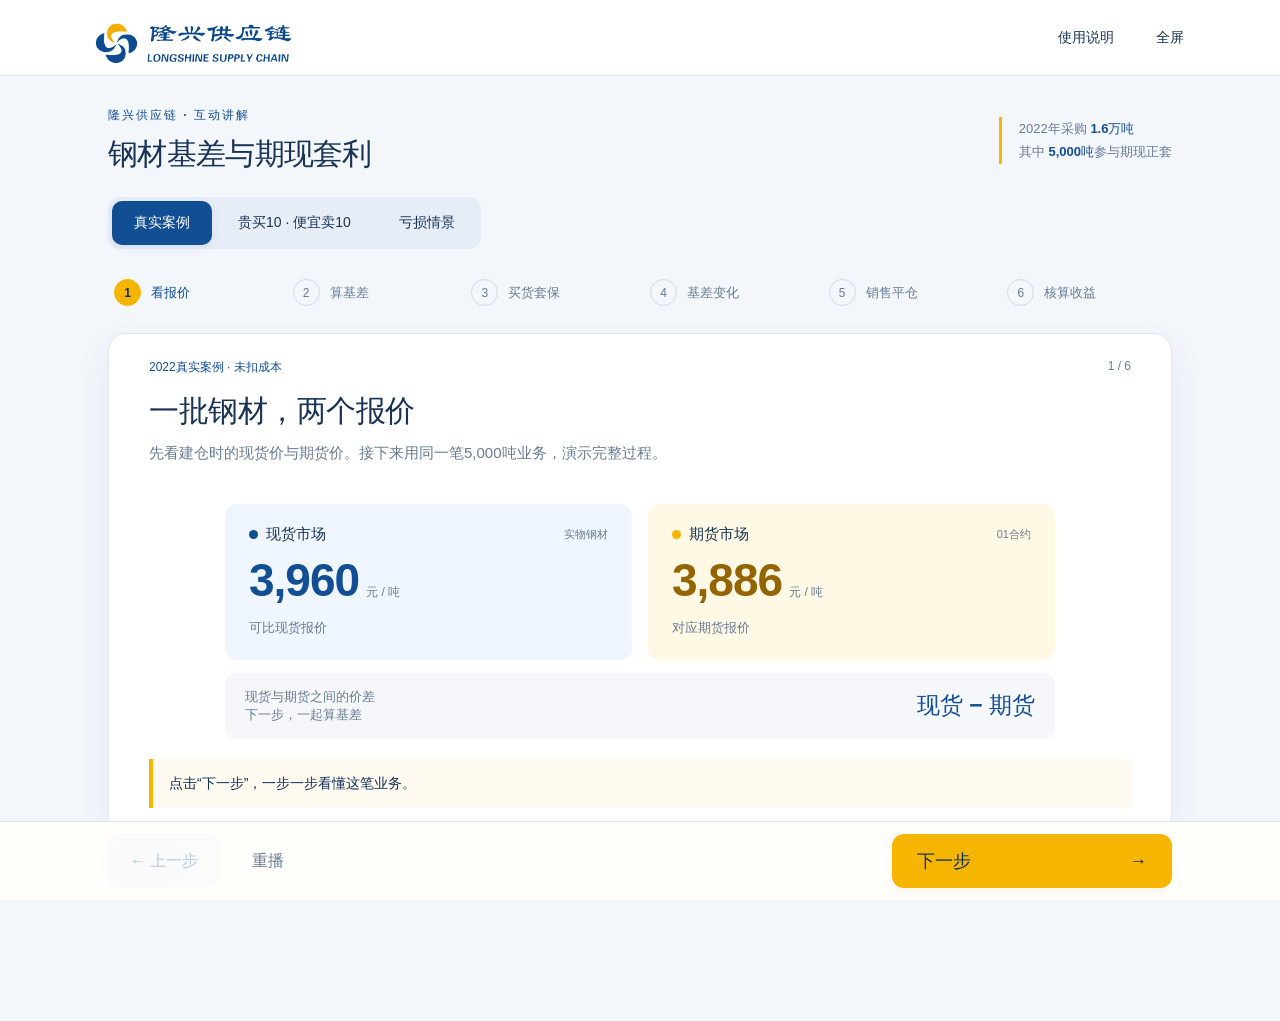
==== longxing.html @ 09cd9616 "发布隆兴供应链蓝黄互动讲解版" ====
<!doctype html><html lang="zh-CN" data-app="longxing-v2"><head><meta charset="utf-8"><meta name="viewport" content="width=device-width,initial-scale=1,viewport-fit=cover"><meta name="theme-color" content="#124e94"><meta name="apple-mobile-web-app-capable" content="yes"><meta name="apple-mobile-web-app-status-bar-style" content="default"><meta name="apple-mobile-web-app-title" content="隆兴讲解"><meta name="description" content="隆兴供应链钢材基差与期现套利，六步互动讲解。"><link rel="apple-touch-icon" href="[data-uri]"><title>隆兴供应链｜钢材基差与期现套利</title><style>:root{--blue:#124e94;--navy:#102f58;--yellow:#f6b500;--ink:#183354;--muted:#687b93;--line:#dce5f0;--bg:#f3f6fb;--red:#b84444;font-synthesis:none}*{box-sizing:border-box}body{margin:0;color:var(--ink);background:var(--bg);font-family:-apple-system,BlinkMacSystemFont,'Segoe UI','PingFang SC','Microsoft YaHei',sans-serif;font-size:16px}button,input{font:inherit}button,a{touch-action:manipulation}button{cursor:pointer;color:inherit;background:none;border:0;border-radius:10px;min-height:44px}button:disabled{opacity:.3;cursor:default}button:focus-visible,a:focus-visible,summary:focus-visible,input:focus-visible{outline:3px solid var(--yellow);outline-offset:3px}button:hover{background:#124e9409}p{line-height:1.65}h1,h2,h3,p{margin-top:0}.topbar{height:76px;padding:0 max(24px,calc((100vw - 1120px)/2));display:flex;align-items:center;justify-content:space-between;background:white;border-bottom:1px solid var(--line)}.brand{width:236px;height:73px;overflow:hidden;position:relative}.brand img{width:280px;max-width:none;position:absolute;top:-12px;left:-20px}.top-actions{display:flex;gap:10px}.quiet{padding:0 16px;font-size:14px}main{max-width:1120px;margin:auto;padding:30px 28px 120px}.heading{display:flex;align-items:center;justify-content:space-between;margin-bottom:22px}.eyebrow{font-size:12px;font-weight:600;color:var(--blue);letter-spacing:2px;margin-bottom:8px}h1{font-size:30px;font-weight:650;margin-bottom:0;letter-spacing:-.7px}.case{font-size:13px;line-height:1.8;margin:0;color:var(--muted);border-left:3px solid var(--yellow);padding-left:17px}.case span{display:block}.case b{color:var(--blue);font-weight:600}.modes{display:flex;width:max-content;max-width:100%;background:#e7edf6;border-radius:12px;padding:4px;gap:4px;margin-bottom:22px}.modes button{padding:0 22px;font-size:14px;white-space:nowrap}.modes button[aria-pressed=true]{background:var(--blue);color:white;box-shadow:0 3px 8px #124e9415}nav{display:grid;grid-template-columns:repeat(6,1fr);margin-bottom:18px;gap:8px}nav button{display:flex;align-items:center;gap:10px;font-size:13px;color:var(--muted);padding:6px;border-radius:7px}nav .num{height:27px;width:27px;display:grid;place-items:center;border:1px solid #ced9e9;border-radius:50%;font-size:12px}nav .active{color:var(--blue);font-weight:700}nav .active .num{background:var(--yellow);border-color:var(--yellow);color:var(--navy)}nav .done .num{background:#dce9fa;border-color:#dce9fa;color:var(--blue)}.stage{background:white;border-radius:18px;border:1px solid var(--line);box-shadow:0 12px 35px #163e7710;padding:25px 34px 24px;min-height:470px}.stage-top{display:flex;justify-content:space-between;font-size:12px;color:var(--muted);margin-bottom:15px}#sceneLabel{color:var(--blue)}#narrative h2{font-size:30px;line-height:1.35;letter-spacing:-.5px;margin-bottom:10px}#description{font-size:15px;color:var(--muted);max-width:850px;min-height:45px;margin-bottom:18px}#visual{min-height:226px}.markets{display:grid;grid-template-columns:1fr 1fr;gap:16px}.market{padding:21px 24px;background:#f0f6ff;border-radius:12px;position:relative}.market.futures{background:#fff8e4}.market-label{display:flex;align-items:center;gap:8px;font-size:15px;font-weight:600}.marker{display:inline-block;width:9px;height:9px;background:var(--blue);border-radius:50%}.futures .marker{background:var(--yellow)}.market small{font-size:11px;font-weight:400;color:var(--muted);margin-left:auto}.price{font-size:46px;font-weight:650;color:var(--blue);line-height:1.2;letter-spacing:-1px;margin:9px 0;font-variant-numeric:tabular-nums}.futures .price{color:#936400}.price em{font-style:normal;font-size:12px;font-weight:400;letter-spacing:0;color:var(--muted);margin-left:7px}.market p{font-size:13px;color:var(--muted);margin:0}.basis-strip{display:flex;align-items:center;justify-content:space-between;background:#f5f7fb;padding:15px 20px;border-radius:10px;margin-top:13px;gap:12px}.basis-strip span{font-size:13px;color:var(--muted)}.basis-strip strong{font-size:23px;color:var(--blue);font-variant-numeric:tabular-nums}.basis-strip em{font-size:12px;font-style:normal}.action{display:flex;align-items:center;justify-content:space-between;padding:13px 0 0;margin-top:12px;border-top:1px solid #dce6f5;font-size:13px;gap:8px}.action b{color:var(--blue)}.futures .action{border-color:#f0dfb2}.futures .action b{color:#936400}.arrow{display:inline-block;animation:arrow .8s ease both;color:var(--blue)}@keyframes arrow{from{opacity:0;transform:translateX(-14px)}to{opacity:1;transform:translateX(0)}}.takeaway{margin-top:20px;border-left:4px solid var(--yellow);background:#fffaf0;padding:13px 16px;font-size:14px;line-height:1.65;color:var(--navy)}.basis-evolution{display:flex;justify-content:center;align-items:center;gap:25px;margin-top:17px}.basis-evolution div{text-align:center}.basis-evolution small{display:block;color:var(--muted);font-size:11px}.basis-evolution strong{font-size:34px;font-variant-numeric:tabular-nums}.basis-evolution .now{color:var(--blue)}.basis-evolution .delta{font-size:13px;background:#eaf2ff;border-radius:8px;padding:10px 15px;color:var(--blue)}.basis-evolution .delta.negative{background:#fff0f0;color:var(--red)}.ledger{display:grid;grid-template-columns:1fr 1fr;gap:16px}.ledger-item{background:#f3f6fb;border-radius:10px;padding:17px 22px}.ledger-item label{font-size:13px;color:var(--muted)}.ledger-item strong{font-size:32px;display:block;margin:8px 0;line-height:1}.ledger-item small{font-size:12px;color:var(--muted)}.positive{color:var(--blue)}.negative{color:var(--red)}.result{margin-top:15px;padding:22px 24px;background:var(--blue);color:white;border-radius:12px;display:flex;align-items:center;justify-content:space-between;gap:15px}.result label{font-size:13px}.result strong{display:block;font-size:48px;color:var(--yellow);letter-spacing:-1px;line-height:1.2}.result strong em{font-size:16px;font-style:normal;letter-spacing:0}.result small{font-size:12px;line-height:1.8;color:#d4e2f6}.result .per-ton{font-size:20px;color:white;white-space:nowrap}.subbar{display:flex;align-items:center;justify-content:space-between;gap:10px;padding:12px 1px;font-size:12px;color:var(--muted)}.subbar button{font-size:13px;color:var(--blue);padding:0}.controlbar{position:fixed;bottom:0;left:0;right:0;background:#fffefaef;backdrop-filter:blur(12px);border-top:1px solid var(--line);z-index:5;padding:12px 24px calc(12px + env(safe-area-inset-bottom))}.controls{max-width:1064px;margin:auto;display:flex;gap:12px}.previous{padding:0 22px;background:#edf3fc;color:var(--blue);min-height:54px}.replay{padding:0 20px;color:var(--muted)}.next{margin-left:auto;width:280px;background:var(--yellow);color:var(--navy);font-size:18px;font-weight:700;display:flex;justify-content:space-between;align-items:center;padding:0 25px;min-height:54px;border-radius:12px;box-shadow:0 4px 10px #b4820012}.next:hover{background:#ffca32}dialog{width:min(680px,calc(100% - 28px));max-height:85dvh;border:1px solid var(--line);border-radius:18px;padding:0;color:var(--ink);background:white;box-shadow:0 20px 90px #102f5840}dialog::backdrop{background:#10274280;backdrop-filter:blur(3px)}.dialog-head{display:flex;justify-content:space-between;align-items:center;padding:18px 22px;border-bottom:1px solid var(--line);position:sticky;top:0;background:white;z-index:2}.dialog-head h2{font-size:21px;margin:0}.dialog-head button{font-size:28px;width:44px}.dialog-body{padding:20px 24px}.dialog-body h3{font-size:17px;margin-top:25px}.dialog-body p{font-size:14px;color:#536b87}.dialog-body .small{font-size:12px;color:var(--muted)}a{color:var(--blue);text-underline-offset:3px}.download,.install{display:inline-block;background:#eaf2ff;padding:13px 16px;border-radius:10px;font-size:14px;color:var(--blue);text-decoration:none}.install[hidden]{display:none}.cost-panel{background:#f4f7fc;padding:18px;border-radius:12px}.cost-panel h3{margin:0 0 14px}.cost-panel label{font-size:12px;line-height:1.7}.cost-input{display:flex;gap:12px;align-items:center;margin:10px 0 20px;font-size:13px}.cost-input input{width:130px;padding:10px 12px;border:1px solid #c2d1e6;background:white;color:var(--ink);font-size:22px;border-radius:8px}.net{display:grid;grid-template-columns:1fr 1fr;gap:12px}.net span{font-size:12px;color:var(--muted)}.net strong{display:block;font-size:25px;margin-top:5px}.cost-panel p{font-size:12px;margin-bottom:0}.knowledge h2{font-size:20px;margin:25px 0 10px}details{border-bottom:1px solid var(--line);padding:17px 0}summary{font-size:15px;line-height:1.5;cursor:pointer}.reference{width:100%;height:auto}.animate{animation:appear .3s ease both}@keyframes appear{from{opacity:.4;transform:translateY(7px)}to{opacity:1;transform:translateY(0)}}.spark{animation:appear .5s ease both}.footnote{font-size:12px;color:var(--muted);margin:12px 0 0}
@media(min-width:1100px){#visual{max-width:830px;margin:auto}.stage{padding-left:40px;padding-right:40px}}@media(min-width:700px) and (max-height:800px){main{padding-top:15px}.heading{margin-bottom:14px}.stage{min-height:400px;padding-top:20px}.stage h2{font-size:27px}#visual{min-height:190px}.market{padding:15px 20px}.price{font-size:38px}.modes{margin-bottom:10px}.takeaway{margin-top:14px}}
@media(max-width:699px){.topbar{height:60px;padding:0 15px}.brand{width:183px;height:58px}.brand img{width:221px;top:-10px;left:-17px}.top-actions{gap:0}.quiet{font-size:12px;padding:0 9px}#fullscreen{display:none}main{padding:18px 14px calc(100px + env(safe-area-inset-bottom))}.heading{display:block;margin-bottom:14px}.eyebrow{display:none}h1{font-size:23px;letter-spacing:-.6px}.case{border:0;padding:0;font-size:11px;margin-top:7px;line-height:1.5}.case span{display:inline;margin-left:10px}.modes{width:100%;margin-bottom:14px;padding:3px;gap:3px;display:grid;grid-template-columns:1fr 1.5fr 1fr}.modes button{padding:0 3px;font-size:12px;min-height:40px;border-radius:8px}nav{gap:2px;margin-bottom:13px}nav button{display:flex;flex-direction:column;padding:0;gap:5px;font-size:10px;min-height:45px}nav .num{width:24px;height:24px;font-size:11px}.stage{padding:17px 16px 16px;border-radius:14px;min-height:0}.stage-top{font-size:10px;margin-bottom:11px}#narrative h2{font-size:23px;line-height:1.35;margin-bottom:8px}#description{font-size:13px;line-height:1.6;min-height:0;margin-bottom:16px}#visual{min-height:0}.markets{gap:10px}.market{padding:14px 12px;border-radius:9px}.market-label{font-size:13px;gap:6px}.market small{display:none}.price{font-size:34px;margin:9px 0 6px;letter-spacing:-.8px}.price em{display:block;font-size:10px;line-height:1.5;margin:3px 0 0}.market p{font-size:11px}.basis-strip{padding:12px 13px;margin-top:10px}.basis-strip span{font-size:11px;line-height:1.6}.basis-strip strong{font-size:21px}.basis-strip em{font-size:10px}.takeaway{padding:11px 12px;font-size:12px;margin-top:14px}.action{display:block;font-size:11px;line-height:1.7;margin-top:10px;padding-top:9px}.action b{display:block;font-size:13px}.basis-evolution{gap:15px;margin-top:14px}.basis-evolution strong{font-size:30px}.basis-evolution .delta{font-size:11px;padding:9px 10px}.ledger{gap:10px}.ledger-item{padding:14px}.ledger-item strong{font-size:28px}.ledger-item label,.ledger-item small{font-size:11px}.result{padding:17px;gap:10px;margin-top:11px}.result strong{font-size:37px}.result strong em{font-size:14px}.result label{font-size:11px}.result .per-ton{font-size:15px}.result small{font-size:10px}.controlbar{padding:10px 14px calc(10px + env(safe-area-inset-bottom))}.controls{gap:8px}.previous{padding:0 13px;min-height:52px;font-size:13px}.replay{font-size:12px;padding:0 8px}.next{width:auto;flex:1;margin-left:5px;padding:0 20px;min-height:52px;font-size:16px}.subbar{padding:6px 1px;font-size:10px}.subbar button{font-size:12px}.dialog-head{padding:12px 15px}.dialog-head h2{font-size:18px}.dialog-body{padding:17px}.net strong{font-size:22px}dialog{max-height:88dvh}.footnote{font-size:11px}}
@media(max-width:359px){h1{font-size:21px}.case span{margin-left:4px}.price{font-size:30px}.quiet{padding:0 4px}.stage{padding:14px 12px}.takeaway{font-size:11px}.result strong{font-size:32px}.result .per-ton{font-size:12px}}
@media(prefers-reduced-motion:reduce){*,*::before,*::after{animation:none!important;transition:none!important;scroll-behavior:auto!important}}
</style></head><body>
<header class="topbar"><div class="brand"><img src="[data-uri]" alt="隆兴供应链 LONGSHINE SUPPLY CHAIN"></div><div class="top-actions"><button id="help" class="quiet">使用说明</button><button id="fullscreen" class="quiet">全屏</button></div></header>
<main><div class="heading"><div><p class="eyebrow">隆兴供应链 · 互动讲解</p><h1>钢材基差与期现套利</h1></div><p class="case">2022年采购 <b>1.6万吨</b><span>其中 <b>5,000吨</b>参与期现正套</span></p></div>
<div class="modes" role="group" aria-label="演示情景"><button data-mode="real" aria-pressed="true">真实案例</button><button data-mode="give" aria-pressed="false">贵买10 · 便宜卖10</button><button data-mode="loss" aria-pressed="false">亏损情景</button></div>
<nav id="steps" aria-label="六个讲解阶段"></nav>
<section class="stage" aria-label="互动讲解"><div class="stage-top"><span id="sceneLabel"></span><span id="stepCount"></span></div><div id="narrative" aria-live="polite" aria-atomic="true"><h2 id="title"></h2><p id="description"></p></div><div id="visual"></div><div id="takeaway" class="takeaway"></div></section>
<div class="subbar"><button id="economics">成本与风险 ↗</button><span id="offlineStatus" role="status">正在准备离线版…</span></div></main>
<div class="controlbar"><div class="controls"><button id="prev" class="previous" aria-label="上一步">← <span>上一步</span></button><button id="replay" class="replay" aria-label="从头重播">重播</button><button id="next" class="next">下一步 <span aria-hidden="true">→</span></button></div></div>
<dialog id="helpDialog"><div class="dialog-head"><h2>打开就能讲</h2><button data-close aria-label="关闭使用说明">×</button></div><div class="dialog-body"><p>点击底部的<strong>“下一步”</strong>，按六个阶段讲解；可以后退、重播，或直接选择阶段。切换情景会从头开始。</p><h3>手机与平板：保存到桌面</h3><p><strong>苹果 iPhone / iPad：</strong>用 Safari 打开网址，点击分享按钮，选择“添加到主屏幕”。</p><p><strong>华为手机 / 平板：</strong>用系统浏览器打开网址，在浏览器菜单中查找“添加到桌面”或“安装应用”（名称与支持情况因版本不同）。</p><button id="installApp" hidden class="install">添加到桌面</button><h3>没有网络时怎么用</h3><p>第一次需要联网打开，等页面显示“已备好离线版”。保存到桌面后，请先试着开启飞行模式再打开一次，确认这台设备已保存成功。</p><p>无痕模式、清理浏览器数据或系统自动回收存储后，离线文件可能消失，需要再联网打开。微信内建议先选择“在浏览器打开”。</p><button id="offlineCheck" class="install">检查离线准备状态</button><p id="offlineDetail" role="status"></p><h3>电脑备用</h3><p>可直接打开同一网址，也可下载独立文件，在电脑浏览器中双击运行。</p><a href="longxing.html" download="隆兴供应链互动讲解.html" class="download">下载独立网页文件 ↓</a><p class="small">手机本地HTML文件的打开方式不统一，手机和平板优先使用网址与桌面图标。</p><p class="small">操作依据：<a href="https://support.apple.com/en-lamr/guide/iphone/iphea86e5236/ios" target="_blank" rel="noopener">Apple 主屏幕网页说明</a> · <a href="https://developer.mozilla.org/en-US/docs/Web/Progressive_web_apps/Guides/Caching" target="_blank" rel="noopener">离线缓存说明</a></p></div></dialog>
<dialog id="infoDialog"><div class="dialog-head"><h2>算清成本，也看清风险</h2><button data-close aria-label="关闭成本与风险">×</button></div><div class="dialog-body"><div class="cost-panel"><h3>当前情景 · 模拟净收益</h3><label for="cost">综合成本（仓储、资金、运输、手续费等）</label><div class="cost-input"><input id="cost" type="number" min="0" max="10000" step="0.1" value="0" inputmode="decimal"><span>元 / 吨</span></div><div class="net"><div><span>每吨净收益</span><strong id="netTon"></strong></div><div><span>5,000吨合计</span><strong id="netTotal"></strong></div></div><p id="costHint"></p></div><section class="knowledge"><h2>讲清机会，也讲清边界</h2><details open><summary>为什么“贵买10元、便宜卖10元”仍可能盈利？</summary><p>以真实案例的市场报价作为比较基准，采购成交价提高到3970，销售成交价降低到3806，期货开平仓仍为3886与3716。现货亏164，期货赚170，合计仅剩6元/吨，5,000吨共3万元，尚未扣成本。只有基差走强收益大于20元让利与其他成本之和，净收益才为正；这不是无条件成立的承诺。</p></details><details><summary>基差套利为什么不是无风险套利？</summary><p>本例事先无法保证基差一定从74走强到100。若离场基差降至40，等量期现组合毛亏34元/吨。严格意义的无风险套利要求可同时锁定各交易腿及交割、资金、费用等条件；依赖未来基差变化的交易承担基差风险。</p></details><details><summary>套期保值降低什么风险？还留下哪些风险？</summary><p>卖出期货可对冲现货价格下跌的一部分风险，但留下基差、品级与区域错配、数量与期限错配、流动性、交易对手、仓储损耗等风险。即使组合最终盈利，期货上涨期间也可能需要追加保证金，现金流压力不能忽略。合约规模、保证金与限仓应按交易所当时规则核实。</p></details><details><summary>期货买入平仓是否等于买钢材交割？</summary><p>不等于。本演示以卖出开仓、买入平仓结束期货头寸，现货另行销售。期货合约不是开仓时实际卖出库存；实物交割是另一条处理路径，需要满足交割资格、品牌、规格、仓单等条件。</p></details><details><summary>原始材料与案例口径</summary><p>案例来自《基差及相关基础概念 (1).pptx》第14–15页：2022年10月从宝闽采购1.6万吨，其中5000吨与茂高联合正套。客户按期货均价3716加基差100点价采购。13万元是按全部5000吨算出的期现毛收益，不代表双方分成后的隆兴净利润，剩余11000吨不在本次收益测算中。第15页“177−144=26”已纠正为“170−144=26”。让利和亏损情景均为教学假设。</p><img class="reference" src="[data-uri]" alt="用户提供的隆兴业务示意图，提出贵10元买、便宜10元卖的问题"><p>Logo 使用 PPT 内嵌原始图片，与业务图品牌一致。原图中的机会频次和期权策略等概括不作为本案例结论。</p><a href="https://www.shfe.com.cn/services/marketresearch/magazine/202509/W020250924367245574513.pdf" target="_blank" rel="noopener">上海期货交易所刊载研究：基差风险与套保效果 ↗</a></details></section><p class="small">苏州隆兴供应链管理有限公司 · 教学演示，非实时行情或投资建议</p></div></dialog>
<script>'use strict';
const modes={real:{buy:3960,sell:3816,f0:3886,f1:3716,label:'2022真实案例 · 未扣成本'},give:{buy:3970,sell:3806,f0:3886,f1:3716,label:'教学假设 · 双向让利'},loss:{buy:3960,sell:3756,f0:3886,f1:3716,label:'教学假设 · 基差走弱'}};
const names=['看报价','算基差','买货套保','基差变化','销售平仓','核算收益'];let step=0,mode='real';
const $=id=>document.getElementById(id),signed=n=>(n>0?'+':'')+Number(n.toFixed(2)).toLocaleString('zh-CN');
function economics(m,cost=0){const spot=m.sell-m.buy,futures=m.f0-m.f1,gross=spot+futures;return{spot,futures,gross,b0:m.buy-m.f0,b1:m.sell-m.f1,net:gross-cost,total:(gross-cost)*5000}}
function market(kind,price,note,action=''){return `<div class="market ${kind==='期货'?'futures':''}"><div class="market-label"><i class="marker"></i>${kind}市场<small>${kind==='期货'?'01合约':'实物钢材'}</small></div><div class="price">${price.toLocaleString()}<em>元 / 吨</em></div><p>${note}</p>${action}</div>`}
function render(){const m=modes[mode],e=economics(m),late=step>=3,closed=step>=4;const s=late?m.sell:m.buy,f=late?m.f1:m.f0,b=late?e.b1:e.b0;
$('steps').innerHTML=names.map((n,i)=>`<button data-step="${i}" class="${i===step?'active':i<step?'done':''}" aria-label="第${i+1}步：${n}" ${i===step?'aria-current="step"':''}><span class="num">${i+1}</span><span>${n}</span></button>`).join('');
$('sceneLabel').textContent=m.label;$('stepCount').textContent=`${step+1} / 6`;
const titles=['一批钢材，两个报价','现货减期货，就是基差','买入现货，同时卖出期货',mode==='loss'?'都在跌，基差却走弱了':'都在跌，基差却走强了','卖出现货，期货买入平仓','两笔盈亏，合起来看'];
const descriptions=[mode==='give'?'在原案例基础上，采购价提高10元、销售价降低10元。先看建仓时的两个报价。':'先看建仓时的现货价与期货价。接下来用同一笔5,000吨业务，演示完整过程。',`建仓基差 = ${m.buy} − ${m.f0} = ${e.b0}元/吨。正基差表示现货比所选期货贵。`,'从采购的16,000吨中，选5,000吨建立等量卖出期货头寸，降低现货价格下跌的风险。',mode==='loss'?'现货跌204元，期货跌170元。现货跌得更多，组合出现浮亏。':`现货跌${-e.spot}元，期货跌170元。期货跌得更多，组合获得基差收益。`,`${m.sell}元/吨销售现货，同时以${m.f1}元/吨买入平仓，结束5,000吨组合。`,'现货损益与期货损益相加，才是这笔期现组合的结果。下面全部为未扣成本的毛收益。'];
$('title').textContent=titles[step];$('description').textContent=descriptions[step];
const action=(text,bold)=>`<div class="action"><span class="arrow">${text}</span><b>${bold}</b></div>`;
let v='';if(step<5){v=`<div class="markets">${market('现货',s,step<2?'可比现货报价':closed?'已交付下游客户':'持有库存',step===2?action('上游 → 隆兴','采购5,000吨'):step===4?action('隆兴 → 下游','销售5,000吨'):'')}${market('期货',f,step<2?'对应期货报价':closed?'期货头寸归零':'持有期货空头',step===2?action('卖出开仓','等量套保5,000吨'):step===4?action('买入平仓','结束空头头寸'):'')}</div>`;
if(step===0)v+='<div class="basis-strip"><span>现货与期货之间的价差<br>下一步，一起算基差</span><strong>现货 − 期货</strong></div>';
if(step===1||step===2)v+=`<div class="basis-strip"><span>建仓基差<br>${m.buy} − ${m.f0}</span><strong>${e.b0} <em>元/吨</em></strong></div>`;
if(step===3||step===4)v+=`<div class="basis-evolution"><div><small>建仓基差</small><strong>${e.b0}</strong></div><span class="arrow">→</span><div class="now"><small>离场基差</small><strong>${e.b1}</strong></div><div class="delta ${e.gross<0?'negative':''}">${e.gross<0?'走弱':'走强'} ${Math.abs(e.gross)}元/吨</div></div>`;
}else{v=`<div class="ledger"><div class="ledger-item"><label>现货损益 · 元/吨</label><strong class="negative">${signed(e.spot)}</strong><small>${m.sell} − ${m.buy}</small></div><div class="ledger-item"><label>期货损益 · 元/吨</label><strong class="positive">${signed(e.futures)}</strong><small>${m.f0} − ${m.f1}</small></div></div><div class="result"><div><label>5,000吨 · 期现${e.gross<0?'毛亏损':'毛收益'}</label><strong>${Math.abs(e.gross*5000/10000)} <em>万元</em></strong><small>未扣成本，未考虑合作分成</small></div><div><strong class="per-ton">${signed(e.gross)} 元/吨</strong><small>${e.b1} − ${e.b0} = ${e.gross}</small></div></div>`}
$('visual').innerHTML=v;
const tips=['点击“下一步”，一步一步看懂这笔业务。','本演示：基差 = 现货价格 − 期货价格。','买现货 + 卖期货：仍承担基差风险，不能保证盈利。',`基差 ${e.b0} → ${e.b1}。${mode==='loss'?'浮亏34元/吨，尚未退出。':'价格下跌，也可能取得期现毛收益。'}`,'买入平仓是结束期货合约，不是买钢材去交割。',mode==='give'?'让利20元后只剩6元/吨；其他成本低于6元，净收益才为正。':mode==='loss'?'基差走弱造成17万元毛亏损，成本会进一步增加亏损。':'74 → 100，基差走强26元/吨；5,000吨毛收益13万元。'];$('takeaway').textContent=tips[step];
$('prev').disabled=step===0;$('next').innerHTML=step===5?'再讲一遍 <span aria-hidden="true">↺</span>':'下一步 <span aria-hidden="true">→</span>';
document.querySelectorAll('[data-mode]').forEach(el=>el.setAttribute('aria-pressed',String(el.dataset.mode===mode)));updateCost();for(const id of ['narrative','visual']){$(id).classList.remove('animate');void $(id).offsetWidth;$(id).classList.add('animate')}
}
function updateCost(){const input=$('cost'),cost=Number(input.value);if(input.value===''||!Number.isFinite(cost)||cost<0||cost>10000){input.setCustomValidity('请输入0至10000之间的成本');$('costHint').textContent='请输入0至10000之间的有效成本。';$('netTon').textContent='—';$('netTotal').textContent='—';return}input.setCustomValidity('');const e=economics(modes[mode],cost);$('netTon').textContent=signed(e.net)+' 元';$('netTotal').textContent=signed(e.total/10000)+' 万元';$('netTon').className=$('netTotal').className=e.net>=0?'positive':'negative';$('costHint').textContent=`按当前情景最终退出价：${e.gross} − ${cost} = ${Number(e.net.toFixed(2))}元/吨。${e.net>0?'扣成本后仍盈利。':e.net===0?'恰好盈亏平衡。':'扣成本后亏损。'}${cost===0?'默认成本为0，不代表实际没有成本。':''}`}
function go(n){step=n;render();window.scrollTo({top:0,behavior:'instant'})}
$('next').onclick=()=>go((step+1)%6);$('prev').onclick=()=>go(Math.max(0,step-1));$('replay').onclick=()=>go(0);$('steps').onclick=e=>{const b=e.target.closest('[data-step]');if(b)go(+b.dataset.step)};document.querySelectorAll('[data-mode]').forEach(b=>b.onclick=()=>{mode=b.dataset.mode;go(0)});$('cost').oninput=updateCost;
function openDialog(id){$(id).showModal()}$('help').onclick=()=>openDialog('helpDialog');$('economics').onclick=()=>openDialog('infoDialog');document.querySelectorAll('[data-close]').forEach(b=>b.onclick=()=>b.closest('dialog').close());document.querySelectorAll('dialog').forEach(d=>d.onclick=e=>{if(e.target===d){const r=d.getBoundingClientRect();if(e.clientX<r.left||e.clientX>r.right||e.clientY<r.top||e.clientY>r.bottom)d.close()}});
$('fullscreen').onclick=async()=>{try{if(document.fullscreenElement)await document.exitFullscreen();else await document.documentElement.requestFullscreen()}catch{openDialog('helpDialog')}};document.addEventListener('fullscreenchange',()=>{$('fullscreen').textContent=document.fullscreenElement?'退出全屏':'全屏'});
document.addEventListener('keydown',e=>{if(document.querySelector('dialog[open]')||/INPUT|BUTTON|SUMMARY|TEXTAREA/.test(e.target.tagName))return;if(e.key==='ArrowRight'){e.preventDefault();$('next').click()}if(e.key==='ArrowLeft'){e.preventDefault();$('prev').click()}});
let installPrompt;window.addEventListener('beforeinstallprompt',e=>{e.preventDefault();installPrompt=e;$('installApp').hidden=false});$('installApp').onclick=async()=>{if(installPrompt){await installPrompt.prompt();installPrompt=null;$('installApp').hidden=true}};
let offlineReady=false;function status(message){$('offlineStatus').textContent=message;$('offlineDetail').textContent=message}
function cacheStatus(){if(location.protocol==='file:'){status('独立文件 · 可离线打开');return}if(!('serviceWorker' in navigator)){status('本浏览器暂不支持离线保存');return}const worker=navigator.serviceWorker.controller;if(!worker){status('正在准备离线版…');return}worker.postMessage({type:'CACHE_STATUS'})}
$('offlineCheck').onclick=cacheStatus;
if(location.protocol!=='file:'&&'serviceWorker' in navigator){navigator.serviceWorker.addEventListener('message',e=>{if(e.data?.type==='CACHE_STATUS'){offlineReady=!!e.data.ready;status(offlineReady?(navigator.onLine?'已备好离线版':'离线讲解中'):'离线保存未完成，请联网重新打开')}});navigator.serviceWorker.addEventListener('controllerchange',cacheStatus);navigator.serviceWorker.register('sw.js').then(()=>navigator.serviceWorker.ready).then(cacheStatus).catch(()=>status('离线保存未完成 · 当前可联网使用'))}else cacheStatus();window.addEventListener('offline',()=>status(offlineReady?'离线讲解中':'当前页面可继续讲解'));window.addEventListener('online',cacheStatus);render();
</script></body></html>
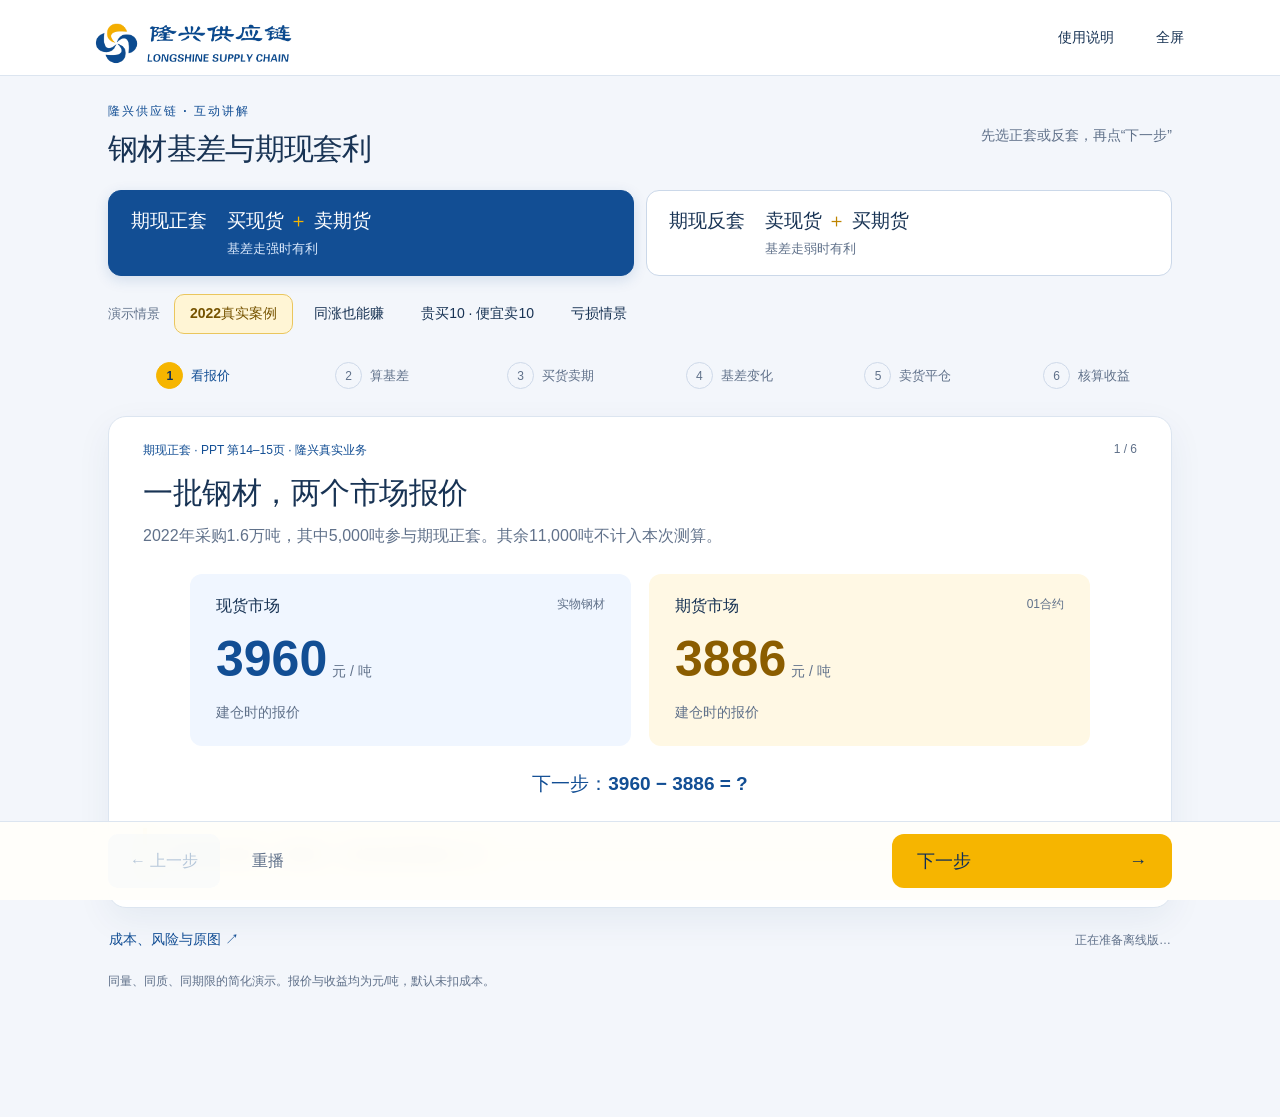
==== commit ca3f7339: "补全期现反套与大号双算法讲解 按PPT增加反套及正套同涨示例；放大价格、减号与完整盈亏公式；解释空头、多头、平仓和库存轮换口径；验证七种情景、移动布局及离线刷新。" ====
--- a/longxing.html
+++ b/longxing.html
@@ -1,50 +1,184 @@
-<!doctype html><html lang="zh-CN" data-app="longxing-v2"><head><meta charset="utf-8"><meta name="viewport" content="width=device-width,initial-scale=1,viewport-fit=cover"><meta name="theme-color" content="#124e94"><meta name="apple-mobile-web-app-capable" content="yes"><meta name="apple-mobile-web-app-status-bar-style" content="default"><meta name="apple-mobile-web-app-title" content="隆兴讲解"><meta name="description" content="隆兴供应链钢材基差与期现套利，六步互动讲解。"><link rel="apple-touch-icon" href="[data-uri]"><title>隆兴供应链｜钢材基差与期现套利</title><style>:root{--blue:#124e94;--navy:#102f58;--yellow:#f6b500;--ink:#183354;--muted:#687b93;--line:#dce5f0;--bg:#f3f6fb;--red:#b84444;font-synthesis:none}*{box-sizing:border-box}body{margin:0;color:var(--ink);background:var(--bg);font-family:-apple-system,BlinkMacSystemFont,'Segoe UI','PingFang SC','Microsoft YaHei',sans-serif;font-size:16px}button,input{font:inherit}button,a{touch-action:manipulation}button{cursor:pointer;color:inherit;background:none;border:0;border-radius:10px;min-height:44px}button:disabled{opacity:.3;cursor:default}button:focus-visible,a:focus-visible,summary:focus-visible,input:focus-visible{outline:3px solid var(--yellow);outline-offset:3px}button:hover{background:#124e9409}p{line-height:1.65}h1,h2,h3,p{margin-top:0}.topbar{height:76px;padding:0 max(24px,calc((100vw - 1120px)/2));display:flex;align-items:center;justify-content:space-between;background:white;border-bottom:1px solid var(--line)}.brand{width:236px;height:73px;overflow:hidden;position:relative}.brand img{width:280px;max-width:none;position:absolute;top:-12px;left:-20px}.top-actions{display:flex;gap:10px}.quiet{padding:0 16px;font-size:14px}main{max-width:1120px;margin:auto;padding:30px 28px 120px}.heading{display:flex;align-items:center;justify-content:space-between;margin-bottom:22px}.eyebrow{font-size:12px;font-weight:600;color:var(--blue);letter-spacing:2px;margin-bottom:8px}h1{font-size:30px;font-weight:650;margin-bottom:0;letter-spacing:-.7px}.case{font-size:13px;line-height:1.8;margin:0;color:var(--muted);border-left:3px solid var(--yellow);padding-left:17px}.case span{display:block}.case b{color:var(--blue);font-weight:600}.modes{display:flex;width:max-content;max-width:100%;background:#e7edf6;border-radius:12px;padding:4px;gap:4px;margin-bottom:22px}.modes button{padding:0 22px;font-size:14px;white-space:nowrap}.modes button[aria-pressed=true]{background:var(--blue);color:white;box-shadow:0 3px 8px #124e9415}nav{display:grid;grid-template-columns:repeat(6,1fr);margin-bottom:18px;gap:8px}nav button{display:flex;align-items:center;gap:10px;font-size:13px;color:var(--muted);padding:6px;border-radius:7px}nav .num{height:27px;width:27px;display:grid;place-items:center;border:1px solid #ced9e9;border-radius:50%;font-size:12px}nav .active{color:var(--blue);font-weight:700}nav .active .num{background:var(--yellow);border-color:var(--yellow);color:var(--navy)}nav .done .num{background:#dce9fa;border-color:#dce9fa;color:var(--blue)}.stage{background:white;border-radius:18px;border:1px solid var(--line);box-shadow:0 12px 35px #163e7710;padding:25px 34px 24px;min-height:470px}.stage-top{display:flex;justify-content:space-between;font-size:12px;color:var(--muted);margin-bottom:15px}#sceneLabel{color:var(--blue)}#narrative h2{font-size:30px;line-height:1.35;letter-spacing:-.5px;margin-bottom:10px}#description{font-size:15px;color:var(--muted);max-width:850px;min-height:45px;margin-bottom:18px}#visual{min-height:226px}.markets{display:grid;grid-template-columns:1fr 1fr;gap:16px}.market{padding:21px 24px;background:#f0f6ff;border-radius:12px;position:relative}.market.futures{background:#fff8e4}.market-label{display:flex;align-items:center;gap:8px;font-size:15px;font-weight:600}.marker{display:inline-block;width:9px;height:9px;background:var(--blue);border-radius:50%}.futures .marker{background:var(--yellow)}.market small{font-size:11px;font-weight:400;color:var(--muted);margin-left:auto}.price{font-size:46px;font-weight:650;color:var(--blue);line-height:1.2;letter-spacing:-1px;margin:9px 0;font-variant-numeric:tabular-nums}.futures .price{color:#936400}.price em{font-style:normal;font-size:12px;font-weight:400;letter-spacing:0;color:var(--muted);margin-left:7px}.market p{font-size:13px;color:var(--muted);margin:0}.basis-strip{display:flex;align-items:center;justify-content:space-between;background:#f5f7fb;padding:15px 20px;border-radius:10px;margin-top:13px;gap:12px}.basis-strip span{font-size:13px;color:var(--muted)}.basis-strip strong{font-size:23px;color:var(--blue);font-variant-numeric:tabular-nums}.basis-strip em{font-size:12px;font-style:normal}.action{display:flex;align-items:center;justify-content:space-between;padding:13px 0 0;margin-top:12px;border-top:1px solid #dce6f5;font-size:13px;gap:8px}.action b{color:var(--blue)}.futures .action{border-color:#f0dfb2}.futures .action b{color:#936400}.arrow{display:inline-block;animation:arrow .8s ease both;color:var(--blue)}@keyframes arrow{from{opacity:0;transform:translateX(-14px)}to{opacity:1;transform:translateX(0)}}.takeaway{margin-top:20px;border-left:4px solid var(--yellow);background:#fffaf0;padding:13px 16px;font-size:14px;line-height:1.65;color:var(--navy)}.basis-evolution{display:flex;justify-content:center;align-items:center;gap:25px;margin-top:17px}.basis-evolution div{text-align:center}.basis-evolution small{display:block;color:var(--muted);font-size:11px}.basis-evolution strong{font-size:34px;font-variant-numeric:tabular-nums}.basis-evolution .now{color:var(--blue)}.basis-evolution .delta{font-size:13px;background:#eaf2ff;border-radius:8px;padding:10px 15px;color:var(--blue)}.basis-evolution .delta.negative{background:#fff0f0;color:var(--red)}.ledger{display:grid;grid-template-columns:1fr 1fr;gap:16px}.ledger-item{background:#f3f6fb;border-radius:10px;padding:17px 22px}.ledger-item label{font-size:13px;color:var(--muted)}.ledger-item strong{font-size:32px;display:block;margin:8px 0;line-height:1}.ledger-item small{font-size:12px;color:var(--muted)}.positive{color:var(--blue)}.negative{color:var(--red)}.result{margin-top:15px;padding:22px 24px;background:var(--blue);color:white;border-radius:12px;display:flex;align-items:center;justify-content:space-between;gap:15px}.result label{font-size:13px}.result strong{display:block;font-size:48px;color:var(--yellow);letter-spacing:-1px;line-height:1.2}.result strong em{font-size:16px;font-style:normal;letter-spacing:0}.result small{font-size:12px;line-height:1.8;color:#d4e2f6}.result .per-ton{font-size:20px;color:white;white-space:nowrap}.subbar{display:flex;align-items:center;justify-content:space-between;gap:10px;padding:12px 1px;font-size:12px;color:var(--muted)}.subbar button{font-size:13px;color:var(--blue);padding:0}.controlbar{position:fixed;bottom:0;left:0;right:0;background:#fffefaef;backdrop-filter:blur(12px);border-top:1px solid var(--line);z-index:5;padding:12px 24px calc(12px + env(safe-area-inset-bottom))}.controls{max-width:1064px;margin:auto;display:flex;gap:12px}.previous{padding:0 22px;background:#edf3fc;color:var(--blue);min-height:54px}.replay{padding:0 20px;color:var(--muted)}.next{margin-left:auto;width:280px;background:var(--yellow);color:var(--navy);font-size:18px;font-weight:700;display:flex;justify-content:space-between;align-items:center;padding:0 25px;min-height:54px;border-radius:12px;box-shadow:0 4px 10px #b4820012}.next:hover{background:#ffca32}dialog{width:min(680px,calc(100% - 28px));max-height:85dvh;border:1px solid var(--line);border-radius:18px;padding:0;color:var(--ink);background:white;box-shadow:0 20px 90px #102f5840}dialog::backdrop{background:#10274280;backdrop-filter:blur(3px)}.dialog-head{display:flex;justify-content:space-between;align-items:center;padding:18px 22px;border-bottom:1px solid var(--line);position:sticky;top:0;background:white;z-index:2}.dialog-head h2{font-size:21px;margin:0}.dialog-head button{font-size:28px;width:44px}.dialog-body{padding:20px 24px}.dialog-body h3{font-size:17px;margin-top:25px}.dialog-body p{font-size:14px;color:#536b87}.dialog-body .small{font-size:12px;color:var(--muted)}a{color:var(--blue);text-underline-offset:3px}.download,.install{display:inline-block;background:#eaf2ff;padding:13px 16px;border-radius:10px;font-size:14px;color:var(--blue);text-decoration:none}.install[hidden]{display:none}.cost-panel{background:#f4f7fc;padding:18px;border-radius:12px}.cost-panel h3{margin:0 0 14px}.cost-panel label{font-size:12px;line-height:1.7}.cost-input{display:flex;gap:12px;align-items:center;margin:10px 0 20px;font-size:13px}.cost-input input{width:130px;padding:10px 12px;border:1px solid #c2d1e6;background:white;color:var(--ink);font-size:22px;border-radius:8px}.net{display:grid;grid-template-columns:1fr 1fr;gap:12px}.net span{font-size:12px;color:var(--muted)}.net strong{display:block;font-size:25px;margin-top:5px}.cost-panel p{font-size:12px;margin-bottom:0}.knowledge h2{font-size:20px;margin:25px 0 10px}details{border-bottom:1px solid var(--line);padding:17px 0}summary{font-size:15px;line-height:1.5;cursor:pointer}.reference{width:100%;height:auto}.animate{animation:appear .3s ease both}@keyframes appear{from{opacity:.4;transform:translateY(7px)}to{opacity:1;transform:translateY(0)}}.spark{animation:appear .5s ease both}.footnote{font-size:12px;color:var(--muted);margin:12px 0 0}
-@media(min-width:1100px){#visual{max-width:830px;margin:auto}.stage{padding-left:40px;padding-right:40px}}@media(min-width:700px) and (max-height:800px){main{padding-top:15px}.heading{margin-bottom:14px}.stage{min-height:400px;padding-top:20px}.stage h2{font-size:27px}#visual{min-height:190px}.market{padding:15px 20px}.price{font-size:38px}.modes{margin-bottom:10px}.takeaway{margin-top:14px}}
-@media(max-width:699px){.topbar{height:60px;padding:0 15px}.brand{width:183px;height:58px}.brand img{width:221px;top:-10px;left:-17px}.top-actions{gap:0}.quiet{font-size:12px;padding:0 9px}#fullscreen{display:none}main{padding:18px 14px calc(100px + env(safe-area-inset-bottom))}.heading{display:block;margin-bottom:14px}.eyebrow{display:none}h1{font-size:23px;letter-spacing:-.6px}.case{border:0;padding:0;font-size:11px;margin-top:7px;line-height:1.5}.case span{display:inline;margin-left:10px}.modes{width:100%;margin-bottom:14px;padding:3px;gap:3px;display:grid;grid-template-columns:1fr 1.5fr 1fr}.modes button{padding:0 3px;font-size:12px;min-height:40px;border-radius:8px}nav{gap:2px;margin-bottom:13px}nav button{display:flex;flex-direction:column;padding:0;gap:5px;font-size:10px;min-height:45px}nav .num{width:24px;height:24px;font-size:11px}.stage{padding:17px 16px 16px;border-radius:14px;min-height:0}.stage-top{font-size:10px;margin-bottom:11px}#narrative h2{font-size:23px;line-height:1.35;margin-bottom:8px}#description{font-size:13px;line-height:1.6;min-height:0;margin-bottom:16px}#visual{min-height:0}.markets{gap:10px}.market{padding:14px 12px;border-radius:9px}.market-label{font-size:13px;gap:6px}.market small{display:none}.price{font-size:34px;margin:9px 0 6px;letter-spacing:-.8px}.price em{display:block;font-size:10px;line-height:1.5;margin:3px 0 0}.market p{font-size:11px}.basis-strip{padding:12px 13px;margin-top:10px}.basis-strip span{font-size:11px;line-height:1.6}.basis-strip strong{font-size:21px}.basis-strip em{font-size:10px}.takeaway{padding:11px 12px;font-size:12px;margin-top:14px}.action{display:block;font-size:11px;line-height:1.7;margin-top:10px;padding-top:9px}.action b{display:block;font-size:13px}.basis-evolution{gap:15px;margin-top:14px}.basis-evolution strong{font-size:30px}.basis-evolution .delta{font-size:11px;padding:9px 10px}.ledger{gap:10px}.ledger-item{padding:14px}.ledger-item strong{font-size:28px}.ledger-item label,.ledger-item small{font-size:11px}.result{padding:17px;gap:10px;margin-top:11px}.result strong{font-size:37px}.result strong em{font-size:14px}.result label{font-size:11px}.result .per-ton{font-size:15px}.result small{font-size:10px}.controlbar{padding:10px 14px calc(10px + env(safe-area-inset-bottom))}.controls{gap:8px}.previous{padding:0 13px;min-height:52px;font-size:13px}.replay{font-size:12px;padding:0 8px}.next{width:auto;flex:1;margin-left:5px;padding:0 20px;min-height:52px;font-size:16px}.subbar{padding:6px 1px;font-size:10px}.subbar button{font-size:12px}.dialog-head{padding:12px 15px}.dialog-head h2{font-size:18px}.dialog-body{padding:17px}.net strong{font-size:22px}dialog{max-height:88dvh}.footnote{font-size:11px}}
-@media(max-width:359px){h1{font-size:21px}.case span{margin-left:4px}.price{font-size:30px}.quiet{padding:0 4px}.stage{padding:14px 12px}.takeaway{font-size:11px}.result strong{font-size:32px}.result .per-ton{font-size:12px}}
+<!doctype html>
+<html lang="zh-CN" data-app="longxing-v3">
+<head><meta charset="utf-8"><meta name="viewport" content="width=device-width,initial-scale=1,viewport-fit=cover"><meta name="theme-color" content="#124e94"><meta name="apple-mobile-web-app-capable" content="yes"><meta name="apple-mobile-web-app-status-bar-style" content="default"><meta name="apple-mobile-web-app-title" content="隆兴讲解"><meta name="description" content="隆兴供应链：用大号算式，六步讲清钢材期现正套与反套。"><title>隆兴供应链｜钢材基差与期现套利</title><link rel="apple-touch-icon" href="[data-uri]"><style>:root{--blue:#124e94;--navy:#102f58;--yellow:#f6b500;--ink:#183354;--muted:#60718a;--line:#dce5f0;--bg:#f3f6fb;--red:#b84444;font-synthesis:none}*{box-sizing:border-box}body{margin:0;color:var(--ink);background:var(--bg);font-family:-apple-system,BlinkMacSystemFont,'Segoe UI','PingFang SC','Microsoft YaHei',sans-serif;font-size:16px}button,input{font:inherit}button,a{touch-action:manipulation}button{cursor:pointer;color:inherit;background:none;border:0;border-radius:10px;min-height:44px}button:disabled{opacity:.3;cursor:default}button:focus-visible,a:focus-visible,summary:focus-visible,input:focus-visible{outline:3px solid var(--yellow);outline-offset:3px}button:hover{background:#124e9409}p{line-height:1.65}h1,h2,h3,p{margin-top:0}a{color:var(--blue);text-underline-offset:3px}.topbar{height:76px;padding:0 max(24px,calc((100vw - 1120px)/2));display:flex;align-items:center;justify-content:space-between;background:white;border-bottom:1px solid var(--line)}.brand{width:236px;height:73px;overflow:hidden;position:relative}.brand img{width:280px;max-width:none;position:absolute;top:-12px;left:-20px}.top-actions{display:flex;gap:10px}.top-actions button{padding:0 16px;font-size:14px}main{max-width:1120px;margin:auto;padding:26px 28px 125px}.heading{display:flex;align-items:center;justify-content:space-between;margin-bottom:20px}.eyebrow{font-size:12px;font-weight:600;color:var(--blue);letter-spacing:2px;margin-bottom:7px}h1{font-size:30px;font-weight:650;margin-bottom:0;letter-spacing:-.7px}.guide{font-size:14px;color:var(--muted);margin:0}.strategies{display:grid;grid-template-columns:1fr 1fr;gap:12px;margin-bottom:18px}.strategies button{display:grid;grid-template-columns:auto 1fr;align-items:center;gap:6px 20px;text-align:left;padding:17px 22px;border:1px solid #cbd8e9;border-radius:13px;background:#fff}.strategies button>span{font-size:19px;font-weight:700}.strategies strong{font-size:19px;white-space:nowrap}.strategies b{color:#be8400}.strategies small{grid-column:2;color:var(--muted);font-size:13px}.strategies button[aria-pressed=true]{background:var(--blue);color:white;border-color:var(--blue);box-shadow:0 4px 14px #124e9425}.strategies button[aria-pressed=true] b{color:var(--yellow)}.strategies button[aria-pressed=true] small{color:#d9e8fc}.scenario-row{display:flex;align-items:center;gap:14px;margin-bottom:20px}.scenario-label{font-size:13px;color:var(--muted);white-space:nowrap}.modes{display:flex;flex-wrap:wrap;gap:5px}.modes button{padding:0 15px;font-size:14px;min-height:40px;border:1px solid transparent}.modes button[aria-pressed=true]{background:#fff5d5;border-color:#eac65d;color:#765300;font-weight:700}nav{display:grid;grid-template-columns:repeat(6,1fr);margin-bottom:18px;gap:8px}nav button{display:flex;align-items:center;justify-content:center;gap:8px;font-size:13px;color:var(--muted);padding:6px}nav .num{height:27px;width:27px;display:grid;place-items:center;border:1px solid #ced9e9;border-radius:50%;font-size:12px;flex-shrink:0}nav .active{color:var(--blue);font-weight:700}nav .active .num{background:var(--yellow);border-color:var(--yellow);color:var(--navy)}nav .done .num{background:#dce9fa;border-color:#dce9fa;color:var(--blue)}.stage{background:white;border-radius:18px;border:1px solid var(--line);box-shadow:0 12px 35px #163e7710;padding:25px 34px}.stage-top{display:flex;justify-content:space-between;font-size:12px;color:var(--muted);gap:15px;margin-bottom:14px}#sceneLabel{color:var(--blue)}#stepCount{white-space:nowrap}#narrative h2{font-size:30px;line-height:1.35;letter-spacing:-.5px;margin-bottom:10px}#description{font-size:16px;color:var(--muted);max-width:900px;margin-bottom:24px}#visual{max-width:900px;margin:auto}.markets{display:grid;grid-template-columns:1fr 1fr;gap:18px}.market{padding:22px 26px;background:#f0f6ff;border-radius:12px}.market.future{background:#fff8e4}.market-label{display:flex;justify-content:space-between;gap:8px;font-weight:600;font-size:16px}.market-label small{font-weight:400;font-size:12px;color:var(--muted)}.price{font-size:50px;font-weight:700;line-height:1.2;color:var(--blue);margin:12px 0;font-variant-numeric:tabular-nums}.future .price{color:#8b5d00}.price em{font-size:14px;font-style:normal;font-weight:400;margin-left:5px;color:var(--muted)}.market p{margin:0;color:var(--muted);font-size:14px}.next-hint{font-size:19px;text-align:center;padding:25px 12px 8px;color:var(--blue)}.formula-title{text-align:center;font-size:18px;font-weight:600;margin-bottom:14px}.basis-equation{display:grid;grid-template-columns:1fr auto 1fr;align-items:stretch;gap:14px}.term{padding:18px 14px;border-radius:12px;text-align:center;background:#eef5ff;min-width:0}.term.future{background:#fff7df}.term label{display:block;font-size:16px;color:var(--blue)}.term.future label{color:#896000}.term strong{display:block;font-size:60px;line-height:1.15;font-weight:750;margin:9px 0;color:var(--blue);font-variant-numeric:tabular-nums}.term.future strong{color:#896000}.term small{color:var(--muted);font-size:13px}.operator{font-size:52px;font-weight:500;align-self:center;line-height:1.1;color:var(--navy)}.basis-answer{display:flex;justify-content:center;align-items:center;gap:20px;border-radius:12px;background:#eaf2ff;margin-top:14px;padding:15px 20px}.basis-answer label{font-size:17px;color:var(--blue)}.basis-answer strong{font-size:60px;line-height:1.1;color:var(--blue);font-variant-numeric:tabular-nums}.basis-answer em{font-size:15px;font-style:normal;color:var(--muted)}.mini-formula{font-size:20px;line-height:1.55;text-align:center;margin:16px 0 0;color:var(--muted)}.mini-formula b{color:var(--ink)}.trade-grid{display:grid;grid-template-columns:1fr 1fr;gap:16px}.trade{background:#f0f6ff;border-radius:12px;padding:21px}.trade.future{background:#fff8e4}.trade>label{display:block;font-size:14px;color:var(--muted);margin-bottom:7px}.trade h3{font-size:25px;margin-bottom:10px;color:var(--blue)}.trade.future h3{color:#896000}.trade .trade-price{font-size:33px;font-weight:700;margin-bottom:12px}.trade-price small{font-size:14px;font-weight:400}.flow{display:flex;align-items:center;gap:12px;font-size:15px;padding:13px 0;border-top:1px solid #d8e3f1;border-bottom:1px solid #d8e3f1;margin-bottom:12px}.flow b{color:var(--blue);font-size:24px}.trade p{font-size:15px;line-height:1.7;margin:0}.trade strong{color:var(--blue)}.plain-note{background:#f6f8fc;padding:16px 20px;margin-top:16px;border-radius:10px;font-size:15px;line-height:1.7}.plain-note b{color:var(--blue)}.takeaway{margin-top:23px;border-left:4px solid var(--yellow);background:#fffaf0;padding:14px 18px;font-size:16px;line-height:1.65;color:var(--navy)}.basis-track{display:flex;justify-content:center;align-items:center;gap:28px;margin:21px 0}.basis-track label{display:block;font-size:14px;color:var(--muted)}.basis-track strong{font-size:36px;line-height:1.2;color:var(--blue)}.basis-track>span{font-size:32px;color:#9cb2d0}.method{padding:20px 0;border-bottom:1px solid var(--line)}.method:last-child{border:0;padding-bottom:0}.method h3{font-size:18px;margin-bottom:15px}.method-tag{background:#eaf2ff;color:var(--blue);padding:4px 8px;border-radius:6px;font-size:13px;margin-right:8px}.leg-list{display:grid;grid-template-columns:1fr 1fr;gap:14px;margin-bottom:18px}.leg{padding:16px;background:#f5f7fb;border-radius:10px}.leg label{display:block;font-size:15px;color:var(--muted);margin-bottom:8px}.leg .leg-rule{font-size:14px;margin-bottom:6px;color:var(--muted)}.leg-equation{font-size:24px;font-weight:650;white-space:nowrap;font-variant-numeric:tabular-nums}.leg-equation b{color:var(--blue)}.negative{color:var(--red)!important}.positive{color:var(--blue)!important}.eq-wrap{text-align:center}.eq-caption{font-size:16px;color:var(--muted);margin-bottom:12px}.profit-equation{display:flex;align-items:flex-start;justify-content:center;gap:17px;flex-wrap:wrap}.profit-equation .operand{display:flex;flex-direction:column;align-items:center;min-width:0}.profit-equation strong{font-size:43px;line-height:1.2;font-weight:750;font-variant-numeric:tabular-nums}.profit-equation .operator{font-size:34px;align-self:flex-start;padding-top:5px}.profit-equation small{display:block;margin-top:8px;font-size:13px;color:var(--muted)}.profit-equation .answer strong{color:var(--blue)}.floating{padding:18px 14px;background:#f5f8fd;border-radius:12px}.floating h3{font-size:17px;text-align:center;margin-bottom:14px}.floating .profit-equation strong{font-size:38px}.floating p{text-align:center;margin:12px 0 0;font-size:13px;color:var(--muted)}.equality-note{text-align:center;font-size:14px;color:var(--muted);margin:16px 0 0}.result{background:var(--blue);color:white;border-radius:12px;margin-top:24px;padding:20px 25px;display:flex;justify-content:space-between;align-items:center;gap:18px}.result>div>label{display:block;font-size:14px;margin-bottom:5px}.result strong{font-size:40px;line-height:1.2;color:var(--yellow)}.result strong em{font-size:16px;font-style:normal}.result p{margin:6px 0 0;color:#e0eafa;font-size:14px}.result .amount-eq{font-size:22px;font-weight:600}.subbar{display:flex;align-items:center;justify-content:space-between;gap:10px;padding:10px 1px;font-size:12px;color:var(--muted)}.subbar button{font-size:14px;color:var(--blue);padding:0}.scope-note{font-size:12px;color:var(--muted);margin:0}.controlbar{position:fixed;bottom:0;left:0;right:0;background:#fffefaef;backdrop-filter:blur(12px);border-top:1px solid var(--line);z-index:5;padding:12px 24px calc(12px + env(safe-area-inset-bottom))}.controls{max-width:1064px;margin:auto;display:flex;gap:12px}#prev{padding:0 22px;background:#edf3fc;color:var(--blue);min-height:54px}#replay{padding:0 20px;color:var(--muted)}#next{margin-left:auto;width:280px;background:var(--yellow);color:var(--navy);font-size:18px;font-weight:700;display:flex;justify-content:space-between;align-items:center;padding:0 25px;min-height:54px;border-radius:12px}#next:hover{background:#ffca32}dialog{width:min(720px,calc(100% - 28px));max-height:85dvh;border:1px solid var(--line);border-radius:18px;padding:0;color:var(--ink);background:white;box-shadow:0 20px 90px #102f5840}dialog::backdrop{background:#10274280;backdrop-filter:blur(3px)}.dialog-head{display:flex;justify-content:space-between;align-items:center;padding:16px 22px;border-bottom:1px solid var(--line);position:sticky;top:0;background:white;z-index:2}.dialog-head h2{font-size:21px;margin:0}.dialog-head button{font-size:28px;width:44px}.dialog-body{padding:20px 24px}.dialog-body h3{font-size:18px;margin-top:25px}.dialog-body p{font-size:15px;color:#536b87}.dialog-body .small{font-size:12px;color:var(--muted)}.pill{display:inline-block;background:#eaf2ff;padding:13px 16px;border-radius:10px;font-size:14px;color:var(--blue);text-decoration:none}.pill[hidden]{display:none}.cost-panel{background:#f4f7fc;padding:18px;border-radius:12px}.cost-panel h3{margin:0 0 14px}.cost-panel label{font-size:14px;line-height:1.7}.cost-input{display:flex;gap:12px;align-items:center;margin:10px 0 20px;font-size:14px}.cost-input input{width:130px;padding:10px 12px;border:1px solid #c2d1e6;background:white;color:var(--ink);font-size:25px;border-radius:8px}.net{display:flex;flex-wrap:wrap;gap:22px}.net span{font-size:13px;color:var(--muted)}.net strong{display:block;font-size:29px;margin-top:5px}.cost-rule{font-weight:600}.cost-panel p{margin-bottom:0}details{border-bottom:1px solid var(--line);padding:18px 0}summary{font-size:16px;line-height:1.5;cursor:pointer}.reference{width:100%;height:auto}.animate{animation:appear .35s ease both}.basis-equation .term.future{animation-delay:.08s}.basis-answer{animation-delay:.15s}.profit-equation .answer{animation:appear .4s ease .12s both}@keyframes appear{from{opacity:.35;transform:translateY(7px)}to{opacity:1;transform:translateY(0)}}
+@media(max-width:900px){.strategies button{grid-template-columns:1fr;gap:6px;padding:15px 18px}.strategies small{grid-column:1}.guide{display:none}.leg-equation{font-size:21px}}
+@media(max-width:699px){.topbar{height:60px;padding:0 14px}.brand{width:183px;height:58px}.brand img{width:221px;top:-10px;left:-17px}.top-actions button{font-size:12px;padding:0 8px}#fullscreen{display:none}main{padding:18px 14px calc(110px + env(safe-area-inset-bottom))}.heading{margin-bottom:15px}.eyebrow{display:none}h1{font-size:23px;letter-spacing:-.6px}.strategies{gap:8px;margin-bottom:13px}.strategies button{padding:12px 11px;gap:5px;border-radius:10px}.strategies button>span{font-size:17px}.strategies strong{font-size:14px}.strategies small{font-size:11px}.scenario-row{display:block;margin-bottom:14px}.scenario-label{display:none}.modes{display:grid;grid-template-columns:repeat(2,1fr);gap:5px}.modes button{font-size:12px;min-height:38px;padding:0 7px;background:#eaf0f8}.modes[data-count="3"]{grid-template-columns:1.3fr 1fr 1fr}nav{gap:2px;margin-bottom:13px}nav button{flex-direction:column;padding:0;gap:5px;font-size:10px;min-height:45px}nav .num{width:24px;height:24px;font-size:11px}.stage{padding:18px 15px;border-radius:14px}.stage-top{font-size:10px;margin-bottom:12px}#narrative h2{font-size:23px;margin-bottom:9px}#description{font-size:14px;line-height:1.7;margin-bottom:19px}.markets{gap:10px}.market{padding:16px 12px}.market-label{font-size:14px;display:block}.market-label small{display:block;margin-top:5px;font-size:11px}.price{font-size:34px;margin:10px 0}.price em{display:block;font-size:11px;margin:5px 0 0}.market p{font-size:12px}.next-hint{font-size:17px;padding-top:20px}.formula-title{font-size:17px}.basis-equation{gap:7px}.term{padding:15px 6px}.term label{font-size:14px}.term strong{font-size:40px;margin:10px 0 7px;letter-spacing:-1px}.term small{font-size:11px}.operator{font-size:35px}.basis-answer{gap:14px;padding:16px 10px}.basis-answer label{font-size:15px}.basis-answer strong{font-size:52px}.basis-answer em{font-size:12px}.mini-formula{font-size:17px;line-height:1.8}.trade-grid{grid-template-columns:1fr;gap:12px}.trade{padding:18px}.trade h3{font-size:23px}.trade>label{font-size:13px}.trade .trade-price{font-size:28px}.trade p{font-size:14px}.flow{font-size:14px;gap:8px}.plain-note{font-size:14px;padding:14px}.takeaway{margin-top:19px;padding:12px 13px;font-size:14px}.basis-track{gap:20px;margin:18px 0}.basis-track label{font-size:12px}.basis-track strong{font-size:32px}.method{padding:18px 0}.method h3{font-size:17px}.leg-list{grid-template-columns:1fr;gap:10px}.leg{padding:14px 16px}.leg label{font-size:14px}.leg .leg-rule{font-size:13px}.leg-equation{font-size:25px}.profit-equation{gap:8px;flex-wrap:nowrap}.profit-equation strong{font-size:31px;letter-spacing:-.7px}.profit-equation .operator{font-size:25px;padding-top:3px}.profit-equation small{font-size:10px;margin-top:7px}.eq-caption{font-size:14px}.floating{padding:16px 10px}.floating .profit-equation strong{font-size:30px}.floating h3{font-size:15px}.result{padding:18px;display:block;margin-top:18px}.result strong{font-size:34px}.result .amount-eq{font-size:20px;margin-top:9px}.result p{font-size:12px}.subbar{font-size:10px;gap:6px}.subbar button{font-size:12px}.scope-note{font-size:10px}.controlbar{padding:9px 14px calc(9px + env(safe-area-inset-bottom))}.controls{gap:8px}#prev{padding:0 12px;font-size:13px;min-height:52px}#replay{padding:0 10px;font-size:13px}#next{width:auto;flex:1;font-size:18px;min-height:52px;padding:0 16px}.dialog-head{padding:14px 16px}.dialog-head h2{font-size:19px}.dialog-body{padding:16px}.net strong{font-size:25px}}
+@media(max-width:370px){main{padding-left:10px;padding-right:10px}.stage{padding-left:13px;padding-right:13px}.strategies strong{font-size:13px}.term strong{font-size:37px}.profit-equation{gap:6px}.profit-equation strong{font-size:28px}.profit-equation .operator{font-size:23px}.leg-equation{font-size:23px}}
 @media(prefers-reduced-motion:reduce){*,*::before,*::after{animation:none!important;transition:none!important;scroll-behavior:auto!important}}
-</style></head><body>
-<header class="topbar"><div class="brand"><img src="[data-uri]" alt="隆兴供应链 LONGSHINE SUPPLY CHAIN"></div><div class="top-actions"><button id="help" class="quiet">使用说明</button><button id="fullscreen" class="quiet">全屏</button></div></header>
-<main><div class="heading"><div><p class="eyebrow">隆兴供应链 · 互动讲解</p><h1>钢材基差与期现套利</h1></div><p class="case">2022年采购 <b>1.6万吨</b><span>其中 <b>5,000吨</b>参与期现正套</span></p></div>
-<div class="modes" role="group" aria-label="演示情景"><button data-mode="real" aria-pressed="true">真实案例</button><button data-mode="give" aria-pressed="false">贵买10 · 便宜卖10</button><button data-mode="loss" aria-pressed="false">亏损情景</button></div>
+</style></head>
+<body>
+<header class="topbar"><div class="brand"><img src="[data-uri]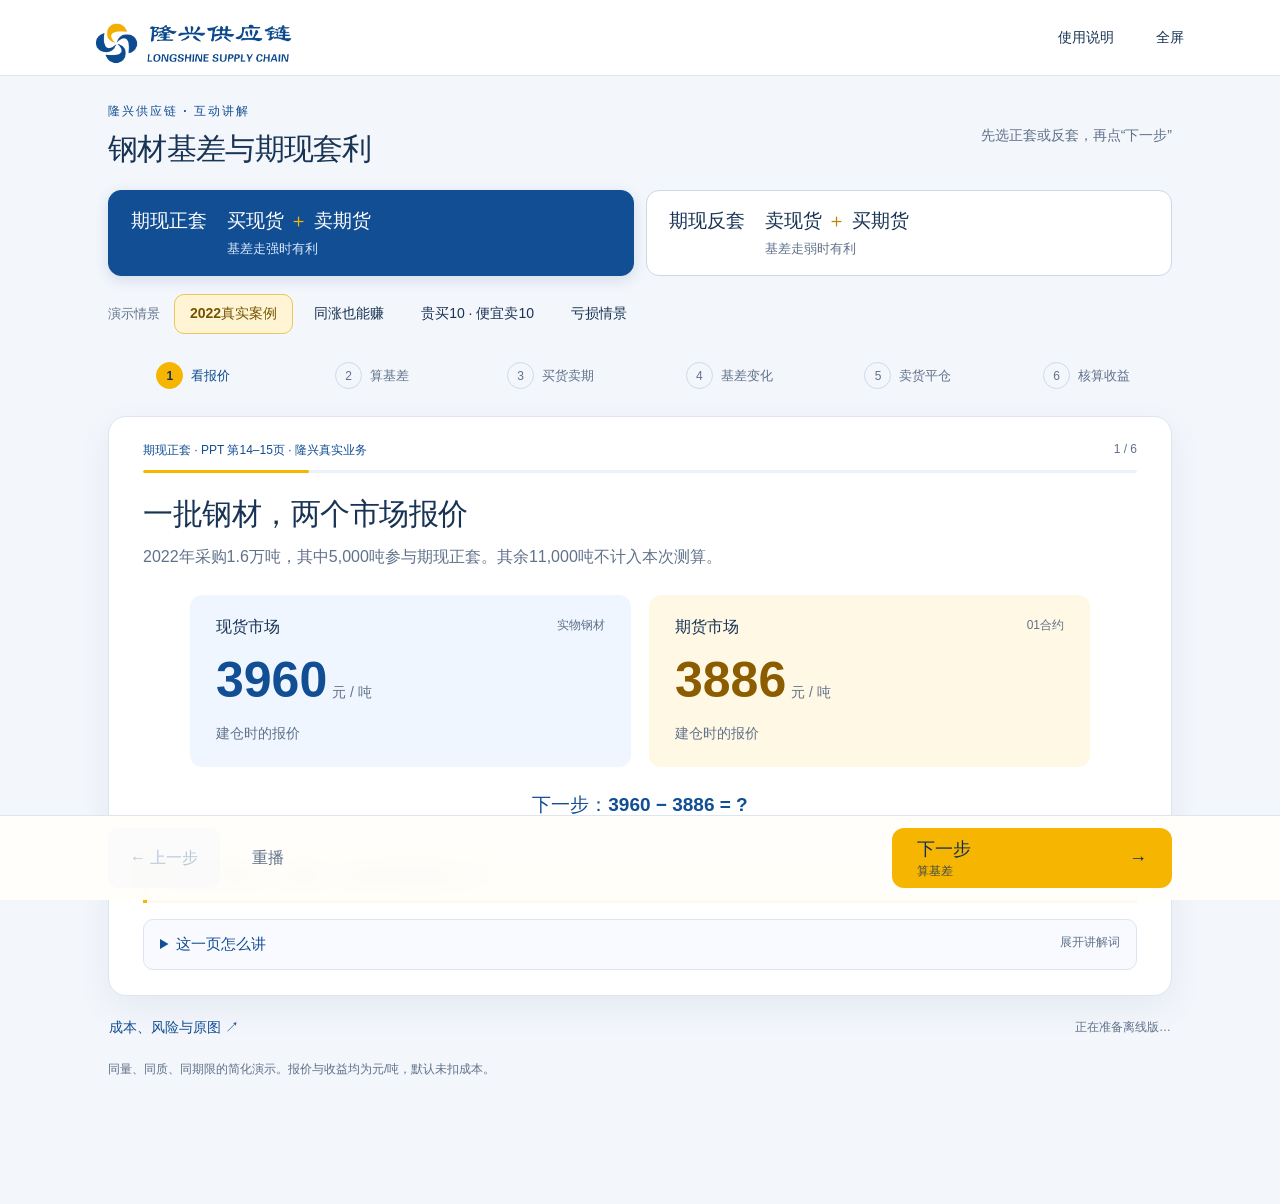
==== commit a413e36a: "优化逐步讲解提示、阶段导航与净收益入口 增加随七种情景变化的口语讲解词、阅读进度和下一阶段提示；结果页显示成本门槛并直接进入测算，更新离线缓存。" ====
--- a/longxing.html
+++ b/longxing.html
@@ -1,10 +1,17 @@
 <!doctype html>
-<html lang="zh-CN" data-app="longxing-v3">
+<html lang="zh-CN" data-app="longxing-v4">
 <head><meta charset="utf-8"><meta name="viewport" content="width=device-width,initial-scale=1,viewport-fit=cover"><meta name="theme-color" content="#124e94"><meta name="apple-mobile-web-app-capable" content="yes"><meta name="apple-mobile-web-app-status-bar-style" content="default"><meta name="apple-mobile-web-app-title" content="隆兴讲解"><meta name="description" content="隆兴供应链：用大号算式，六步讲清钢材期现正套与反套。"><title>隆兴供应链｜钢材基差与期现套利</title><link rel="apple-touch-icon" href="[data-uri]"><style>:root{--blue:#124e94;--navy:#102f58;--yellow:#f6b500;--ink:#183354;--muted:#60718a;--line:#dce5f0;--bg:#f3f6fb;--red:#b84444;font-synthesis:none}*{box-sizing:border-box}body{margin:0;color:var(--ink);background:var(--bg);font-family:-apple-system,BlinkMacSystemFont,'Segoe UI','PingFang SC','Microsoft YaHei',sans-serif;font-size:16px}button,input{font:inherit}button,a{touch-action:manipulation}button{cursor:pointer;color:inherit;background:none;border:0;border-radius:10px;min-height:44px}button:disabled{opacity:.3;cursor:default}button:focus-visible,a:focus-visible,summary:focus-visible,input:focus-visible{outline:3px solid var(--yellow);outline-offset:3px}button:hover{background:#124e9409}p{line-height:1.65}h1,h2,h3,p{margin-top:0}a{color:var(--blue);text-underline-offset:3px}.topbar{height:76px;padding:0 max(24px,calc((100vw - 1120px)/2));display:flex;align-items:center;justify-content:space-between;background:white;border-bottom:1px solid var(--line)}.brand{width:236px;height:73px;overflow:hidden;position:relative}.brand img{width:280px;max-width:none;position:absolute;top:-12px;left:-20px}.top-actions{display:flex;gap:10px}.top-actions button{padding:0 16px;font-size:14px}main{max-width:1120px;margin:auto;padding:26px 28px 125px}.heading{display:flex;align-items:center;justify-content:space-between;margin-bottom:20px}.eyebrow{font-size:12px;font-weight:600;color:var(--blue);letter-spacing:2px;margin-bottom:7px}h1{font-size:30px;font-weight:650;margin-bottom:0;letter-spacing:-.7px}.guide{font-size:14px;color:var(--muted);margin:0}.strategies{display:grid;grid-template-columns:1fr 1fr;gap:12px;margin-bottom:18px}.strategies button{display:grid;grid-template-columns:auto 1fr;align-items:center;gap:6px 20px;text-align:left;padding:17px 22px;border:1px solid #cbd8e9;border-radius:13px;background:#fff}.strategies button>span{font-size:19px;font-weight:700}.strategies strong{font-size:19px;white-space:nowrap}.strategies b{color:#be8400}.strategies small{grid-column:2;color:var(--muted);font-size:13px}.strategies button[aria-pressed=true]{background:var(--blue);color:white;border-color:var(--blue);box-shadow:0 4px 14px #124e9425}.strategies button[aria-pressed=true] b{color:var(--yellow)}.strategies button[aria-pressed=true] small{color:#d9e8fc}.scenario-row{display:flex;align-items:center;gap:14px;margin-bottom:20px}.scenario-label{font-size:13px;color:var(--muted);white-space:nowrap}.modes{display:flex;flex-wrap:wrap;gap:5px}.modes button{padding:0 15px;font-size:14px;min-height:40px;border:1px solid transparent}.modes button[aria-pressed=true]{background:#fff5d5;border-color:#eac65d;color:#765300;font-weight:700}nav{display:grid;grid-template-columns:repeat(6,1fr);margin-bottom:18px;gap:8px}nav button{display:flex;align-items:center;justify-content:center;gap:8px;font-size:13px;color:var(--muted);padding:6px}nav .num{height:27px;width:27px;display:grid;place-items:center;border:1px solid #ced9e9;border-radius:50%;font-size:12px;flex-shrink:0}nav .active{color:var(--blue);font-weight:700}nav .active .num{background:var(--yellow);border-color:var(--yellow);color:var(--navy)}nav .done .num{background:#dce9fa;border-color:#dce9fa;color:var(--blue)}.stage{background:white;border-radius:18px;border:1px solid var(--line);box-shadow:0 12px 35px #163e7710;padding:25px 34px}.stage-top{display:flex;justify-content:space-between;font-size:12px;color:var(--muted);gap:15px;margin-bottom:14px}#sceneLabel{color:var(--blue)}#stepCount{white-space:nowrap}#narrative h2{font-size:30px;line-height:1.35;letter-spacing:-.5px;margin-bottom:10px}#description{font-size:16px;color:var(--muted);max-width:900px;margin-bottom:24px}#visual{max-width:900px;margin:auto}.markets{display:grid;grid-template-columns:1fr 1fr;gap:18px}.market{padding:22px 26px;background:#f0f6ff;border-radius:12px}.market.future{background:#fff8e4}.market-label{display:flex;justify-content:space-between;gap:8px;font-weight:600;font-size:16px}.market-label small{font-weight:400;font-size:12px;color:var(--muted)}.price{font-size:50px;font-weight:700;line-height:1.2;color:var(--blue);margin:12px 0;font-variant-numeric:tabular-nums}.future .price{color:#8b5d00}.price em{font-size:14px;font-style:normal;font-weight:400;margin-left:5px;color:var(--muted)}.market p{margin:0;color:var(--muted);font-size:14px}.next-hint{font-size:19px;text-align:center;padding:25px 12px 8px;color:var(--blue)}.formula-title{text-align:center;font-size:18px;font-weight:600;margin-bottom:14px}.basis-equation{display:grid;grid-template-columns:1fr auto 1fr;align-items:stretch;gap:14px}.term{padding:18px 14px;border-radius:12px;text-align:center;background:#eef5ff;min-width:0}.term.future{background:#fff7df}.term label{display:block;font-size:16px;color:var(--blue)}.term.future label{color:#896000}.term strong{display:block;font-size:60px;line-height:1.15;font-weight:750;margin:9px 0;color:var(--blue);font-variant-numeric:tabular-nums}.term.future strong{color:#896000}.term small{color:var(--muted);font-size:13px}.operator{font-size:52px;font-weight:500;align-self:center;line-height:1.1;color:var(--navy)}.basis-answer{display:flex;justify-content:center;align-items:center;gap:20px;border-radius:12px;background:#eaf2ff;margin-top:14px;padding:15px 20px}.basis-answer label{font-size:17px;color:var(--blue)}.basis-answer strong{font-size:60px;line-height:1.1;color:var(--blue);font-variant-numeric:tabular-nums}.basis-answer em{font-size:15px;font-style:normal;color:var(--muted)}.mini-formula{font-size:20px;line-height:1.55;text-align:center;margin:16px 0 0;color:var(--muted)}.mini-formula b{color:var(--ink)}.trade-grid{display:grid;grid-template-columns:1fr 1fr;gap:16px}.trade{background:#f0f6ff;border-radius:12px;padding:21px}.trade.future{background:#fff8e4}.trade>label{display:block;font-size:14px;color:var(--muted);margin-bottom:7px}.trade h3{font-size:25px;margin-bottom:10px;color:var(--blue)}.trade.future h3{color:#896000}.trade .trade-price{font-size:33px;font-weight:700;margin-bottom:12px}.trade-price small{font-size:14px;font-weight:400}.flow{display:flex;align-items:center;gap:12px;font-size:15px;padding:13px 0;border-top:1px solid #d8e3f1;border-bottom:1px solid #d8e3f1;margin-bottom:12px}.flow b{color:var(--blue);font-size:24px}.trade p{font-size:15px;line-height:1.7;margin:0}.trade strong{color:var(--blue)}.plain-note{background:#f6f8fc;padding:16px 20px;margin-top:16px;border-radius:10px;font-size:15px;line-height:1.7}.plain-note b{color:var(--blue)}.takeaway{margin-top:23px;border-left:4px solid var(--yellow);background:#fffaf0;padding:14px 18px;font-size:16px;line-height:1.65;color:var(--navy)}.basis-track{display:flex;justify-content:center;align-items:center;gap:28px;margin:21px 0}.basis-track label{display:block;font-size:14px;color:var(--muted)}.basis-track strong{font-size:36px;line-height:1.2;color:var(--blue)}.basis-track>span{font-size:32px;color:#9cb2d0}.method{padding:20px 0;border-bottom:1px solid var(--line)}.method:last-child{border:0;padding-bottom:0}.method h3{font-size:18px;margin-bottom:15px}.method-tag{background:#eaf2ff;color:var(--blue);padding:4px 8px;border-radius:6px;font-size:13px;margin-right:8px}.leg-list{display:grid;grid-template-columns:1fr 1fr;gap:14px;margin-bottom:18px}.leg{padding:16px;background:#f5f7fb;border-radius:10px}.leg label{display:block;font-size:15px;color:var(--muted);margin-bottom:8px}.leg .leg-rule{font-size:14px;margin-bottom:6px;color:var(--muted)}.leg-equation{font-size:24px;font-weight:650;white-space:nowrap;font-variant-numeric:tabular-nums}.leg-equation b{color:var(--blue)}.negative{color:var(--red)!important}.positive{color:var(--blue)!important}.eq-wrap{text-align:center}.eq-caption{font-size:16px;color:var(--muted);margin-bottom:12px}.profit-equation{display:flex;align-items:flex-start;justify-content:center;gap:17px;flex-wrap:wrap}.profit-equation .operand{display:flex;flex-direction:column;align-items:center;min-width:0}.profit-equation strong{font-size:43px;line-height:1.2;font-weight:750;font-variant-numeric:tabular-nums}.profit-equation .operator{font-size:34px;align-self:flex-start;padding-top:5px}.profit-equation small{display:block;margin-top:8px;font-size:13px;color:var(--muted)}.profit-equation .answer strong{color:var(--blue)}.floating{padding:18px 14px;background:#f5f8fd;border-radius:12px}.floating h3{font-size:17px;text-align:center;margin-bottom:14px}.floating .profit-equation strong{font-size:38px}.floating p{text-align:center;margin:12px 0 0;font-size:13px;color:var(--muted)}.equality-note{text-align:center;font-size:14px;color:var(--muted);margin:16px 0 0}.result{background:var(--blue);color:white;border-radius:12px;margin-top:24px;padding:20px 25px;display:flex;justify-content:space-between;align-items:center;gap:18px}.result>div>label{display:block;font-size:14px;margin-bottom:5px}.result strong{font-size:40px;line-height:1.2;color:var(--yellow)}.result strong em{font-size:16px;font-style:normal}.result p{margin:6px 0 0;color:#e0eafa;font-size:14px}.result .amount-eq{font-size:22px;font-weight:600}.subbar{display:flex;align-items:center;justify-content:space-between;gap:10px;padding:10px 1px;font-size:12px;color:var(--muted)}.subbar button{font-size:14px;color:var(--blue);padding:0}.scope-note{font-size:12px;color:var(--muted);margin:0}.controlbar{position:fixed;bottom:0;left:0;right:0;background:#fffefaef;backdrop-filter:blur(12px);border-top:1px solid var(--line);z-index:5;padding:12px 24px calc(12px + env(safe-area-inset-bottom))}.controls{max-width:1064px;margin:auto;display:flex;gap:12px}#prev{padding:0 22px;background:#edf3fc;color:var(--blue);min-height:54px}#replay{padding:0 20px;color:var(--muted)}#next{margin-left:auto;width:280px;background:var(--yellow);color:var(--navy);font-size:18px;font-weight:700;display:flex;justify-content:space-between;align-items:center;padding:0 25px;min-height:54px;border-radius:12px}#next:hover{background:#ffca32}dialog{width:min(720px,calc(100% - 28px));max-height:85dvh;border:1px solid var(--line);border-radius:18px;padding:0;color:var(--ink);background:white;box-shadow:0 20px 90px #102f5840}dialog::backdrop{background:#10274280;backdrop-filter:blur(3px)}.dialog-head{display:flex;justify-content:space-between;align-items:center;padding:16px 22px;border-bottom:1px solid var(--line);position:sticky;top:0;background:white;z-index:2}.dialog-head h2{font-size:21px;margin:0}.dialog-head button{font-size:28px;width:44px}.dialog-body{padding:20px 24px}.dialog-body h3{font-size:18px;margin-top:25px}.dialog-body p{font-size:15px;color:#536b87}.dialog-body .small{font-size:12px;color:var(--muted)}.pill{display:inline-block;background:#eaf2ff;padding:13px 16px;border-radius:10px;font-size:14px;color:var(--blue);text-decoration:none}.pill[hidden]{display:none}.cost-panel{background:#f4f7fc;padding:18px;border-radius:12px}.cost-panel h3{margin:0 0 14px}.cost-panel label{font-size:14px;line-height:1.7}.cost-input{display:flex;gap:12px;align-items:center;margin:10px 0 20px;font-size:14px}.cost-input input{width:130px;padding:10px 12px;border:1px solid #c2d1e6;background:white;color:var(--ink);font-size:25px;border-radius:8px}.net{display:flex;flex-wrap:wrap;gap:22px}.net span{font-size:13px;color:var(--muted)}.net strong{display:block;font-size:29px;margin-top:5px}.cost-rule{font-weight:600}.cost-panel p{margin-bottom:0}details{border-bottom:1px solid var(--line);padding:18px 0}summary{font-size:16px;line-height:1.5;cursor:pointer}.reference{width:100%;height:auto}.animate{animation:appear .35s ease both}.basis-equation .term.future{animation-delay:.08s}.basis-answer{animation-delay:.15s}.profit-equation .answer{animation:appear .4s ease .12s both}@keyframes appear{from{opacity:.35;transform:translateY(7px)}to{opacity:1;transform:translateY(0)}}
 @media(max-width:900px){.strategies button{grid-template-columns:1fr;gap:6px;padding:15px 18px}.strategies small{grid-column:1}.guide{display:none}.leg-equation{font-size:21px}}
 @media(max-width:699px){.topbar{height:60px;padding:0 14px}.brand{width:183px;height:58px}.brand img{width:221px;top:-10px;left:-17px}.top-actions button{font-size:12px;padding:0 8px}#fullscreen{display:none}main{padding:18px 14px calc(110px + env(safe-area-inset-bottom))}.heading{margin-bottom:15px}.eyebrow{display:none}h1{font-size:23px;letter-spacing:-.6px}.strategies{gap:8px;margin-bottom:13px}.strategies button{padding:12px 11px;gap:5px;border-radius:10px}.strategies button>span{font-size:17px}.strategies strong{font-size:14px}.strategies small{font-size:11px}.scenario-row{display:block;margin-bottom:14px}.scenario-label{display:none}.modes{display:grid;grid-template-columns:repeat(2,1fr);gap:5px}.modes button{font-size:12px;min-height:38px;padding:0 7px;background:#eaf0f8}.modes[data-count="3"]{grid-template-columns:1.3fr 1fr 1fr}nav{gap:2px;margin-bottom:13px}nav button{flex-direction:column;padding:0;gap:5px;font-size:10px;min-height:45px}nav .num{width:24px;height:24px;font-size:11px}.stage{padding:18px 15px;border-radius:14px}.stage-top{font-size:10px;margin-bottom:12px}#narrative h2{font-size:23px;margin-bottom:9px}#description{font-size:14px;line-height:1.7;margin-bottom:19px}.markets{gap:10px}.market{padding:16px 12px}.market-label{font-size:14px;display:block}.market-label small{display:block;margin-top:5px;font-size:11px}.price{font-size:34px;margin:10px 0}.price em{display:block;font-size:11px;margin:5px 0 0}.market p{font-size:12px}.next-hint{font-size:17px;padding-top:20px}.formula-title{font-size:17px}.basis-equation{gap:7px}.term{padding:15px 6px}.term label{font-size:14px}.term strong{font-size:40px;margin:10px 0 7px;letter-spacing:-1px}.term small{font-size:11px}.operator{font-size:35px}.basis-answer{gap:14px;padding:16px 10px}.basis-answer label{font-size:15px}.basis-answer strong{font-size:52px}.basis-answer em{font-size:12px}.mini-formula{font-size:17px;line-height:1.8}.trade-grid{grid-template-columns:1fr;gap:12px}.trade{padding:18px}.trade h3{font-size:23px}.trade>label{font-size:13px}.trade .trade-price{font-size:28px}.trade p{font-size:14px}.flow{font-size:14px;gap:8px}.plain-note{font-size:14px;padding:14px}.takeaway{margin-top:19px;padding:12px 13px;font-size:14px}.basis-track{gap:20px;margin:18px 0}.basis-track label{font-size:12px}.basis-track strong{font-size:32px}.method{padding:18px 0}.method h3{font-size:17px}.leg-list{grid-template-columns:1fr;gap:10px}.leg{padding:14px 16px}.leg label{font-size:14px}.leg .leg-rule{font-size:13px}.leg-equation{font-size:25px}.profit-equation{gap:8px;flex-wrap:nowrap}.profit-equation strong{font-size:31px;letter-spacing:-.7px}.profit-equation .operator{font-size:25px;padding-top:3px}.profit-equation small{font-size:10px;margin-top:7px}.eq-caption{font-size:14px}.floating{padding:16px 10px}.floating .profit-equation strong{font-size:30px}.floating h3{font-size:15px}.result{padding:18px;display:block;margin-top:18px}.result strong{font-size:34px}.result .amount-eq{font-size:20px;margin-top:9px}.result p{font-size:12px}.subbar{font-size:10px;gap:6px}.subbar button{font-size:12px}.scope-note{font-size:10px}.controlbar{padding:9px 14px calc(9px + env(safe-area-inset-bottom))}.controls{gap:8px}#prev{padding:0 12px;font-size:13px;min-height:52px}#replay{padding:0 10px;font-size:13px}#next{width:auto;flex:1;font-size:18px;min-height:52px;padding:0 16px}.dialog-head{padding:14px 16px}.dialog-head h2{font-size:19px}.dialog-body{padding:16px}.net strong{font-size:25px}}
 @media(max-width:370px){main{padding-left:10px;padding-right:10px}.stage{padding-left:13px;padding-right:13px}.strategies strong{font-size:13px}.term strong{font-size:37px}.profit-equation{gap:6px}.profit-equation strong{font-size:28px}.profit-equation .operator{font-size:23px}.leg-equation{font-size:23px}}
 @media(prefers-reduced-motion:reduce){*,*::before,*::after{animation:none!important;transition:none!important;scroll-behavior:auto!important}}
+
+/* Presenter guidance and clearer next action */
+.reading-progress{height:3px;background:#edf2f8;border-radius:3px;margin:-3px 0 21px;overflow:hidden}.reading-progress span{display:block;height:100%;background:var(--yellow);border-radius:3px;transition:width .25s ease}
+.speaker{margin-top:16px;padding:0;border:1px solid var(--line);border-radius:10px;background:#f8faff}.speaker summary{padding:13px 16px;color:var(--blue);font-weight:600;font-size:15px}.speaker summary span{font-size:12px;font-weight:400;color:var(--muted);float:right}.speaker[open] summary span{display:none}.speaker p{padding:0 16px 15px;margin:0;font-size:16px;line-height:1.9;color:var(--ink)}
+.next-copy{display:flex;flex-direction:column;align-items:flex-start;gap:2px}.next-copy b{font-size:18px}.next-copy small{font-size:12px;font-weight:400;opacity:.8}#next{min-height:60px}.controls #prev{min-height:60px}
+.result-cost{display:flex;align-items:center;justify-content:space-between;gap:16px;width:100%;text-align:left;border:1px solid #d0dded;background:#f5f8fd;padding:16px 18px;margin-top:14px}.result-cost span{display:grid;gap:6px}.result-cost b{font-size:16px}.result-cost small{font-size:14px;line-height:1.6;color:var(--muted)}.result-cost>strong{font-size:15px;color:var(--blue);white-space:nowrap}
+@media(max-width:699px){.speaker summary{font-size:14px;padding:13px}.speaker summary span{font-size:11px}.speaker p{font-size:15px;padding:0 13px 13px}.result-cost{display:block;padding:14px}.result-cost>strong{display:block;margin-top:10px}.result-cost small{font-size:13px}.next-copy b{font-size:17px}.next-copy small{font-size:11px}.reading-progress{margin-bottom:17px}}
 </style></head>
 <body>
 <header class="topbar"><div class="brand"><img src="[data-uri]" alt="隆兴供应链 LONGSHINE SUPPLY CHAIN"></div><div class="top-actions"><button id="help">使用说明</button><button id="fullscreen">全屏</button></div></header>
@@ -17,14 +24,15 @@
 <div class="scenario-row"><span class="scenario-label">演示情景</span><div id="modes" class="modes" role="group" aria-label="演示情景"></div></div>
 <nav id="steps" aria-label="六个讲解阶段"></nav>
 <section class="stage" aria-label="互动讲解"><div class="stage-top"><span id="sceneLabel"></span><span id="stepCount"></span></div>
+<div class="reading-progress" aria-hidden="true"><span id="readingProgress"></span></div>
 <div id="narrative" aria-live="polite" aria-atomic="true"><h2 id="title"></h2><p id="description"></p></div>
-<div id="visual"></div><div id="takeaway" class="takeaway"></div></section>
+<div id="visual"></div><div id="takeaway" class="takeaway"></div><details id="speaker" class="speaker"><summary>这一页怎么讲 <span>展开讲解词</span></summary><p id="speakerText"></p></details></section>
 <div class="subbar"><button id="economics">成本、风险与原图 ↗</button><span id="offlineStatus" role="status">正在准备离线版…</span></div>
 <p class="scope-note">同量、同质、同期限的简化演示。报价与收益均为元/吨，默认未扣成本。</p>
 </main>
 <div class="controlbar"><div class="controls"><button id="prev" aria-label="上一步">← <span>上一步</span></button><button id="replay" aria-label="从头重播">重播</button><button id="next">下一步 <span aria-hidden="true">→</span></button></div></div>
 <dialog id="helpDialog"><div class="dialog-head"><h2>打开就能讲</h2><button data-close aria-label="关闭使用说明">×</button></div><div class="dialog-body">
-<p>先选择“期现正套”或“期现反套”，再选情景。点击底部黄色“下一步”按六个阶段讲解，可后退、重播或直接点阶段。</p>
+<p>先选择“期现正套”或“期现反套”，再选情景。点击底部黄色“下一步”按六个阶段讲解，可后退、重播或直接点阶段。每页下方的“这一页怎么讲”可展开口语讲解词；展开后，翻页会继续显示。电脑还可用键盘左右方向键翻页。</p>
 <h3>先把方向讲清楚</h3><p>基差始终按“现货价格 − 期货价格”计算。正套收益看“离场基差 − 建仓基差”，反套收益看“建仓基差 − 离场基差”。基差走强指带正负号的数值上升，不是绝对值变大。</p>
 <h3>手机和平板保存到桌面</h3><p><strong>苹果 iPhone / iPad：</strong>Safari 打开网址 → 分享 → 添加到主屏幕。</p><p><strong>华为手机 / 平板：</strong>系统浏览器打开 → 菜单查找“添加到桌面”或“安装应用”（名称与支持因版本而异）。微信内请先选“在浏览器打开”。</p><button id="installApp" hidden class="pill">添加到桌面</button>
 <h3>没有网络时怎么用</h3><p>第一次联网打开，等待“已备好离线版”。保存到桌面后，先开飞行模式试一次，确认本机已保存成功。清理浏览器数据、无痕浏览或系统回收缓存后，需要重新联网。</p><button id="offlineCheck" class="pill">检查离线准备状态</button><p id="offlineDetail" role="status"></p>
@@ -99,6 +107,7 @@
   $('steps').innerHTML=s.steps.map((name,i)=>'<button data-step="'+i+'" class="'+(i===step?'active':i<step?'done':'')+'" aria-label="第'+(i+1)+'步：'+name+'" '+(i===step?'aria-current="step"':'')+'><span class="num">'+(i+1)+'</span><span>'+name+'</span></button>').join('');
   $('sceneLabel').textContent=s.name+' · '+m.source;
   $('stepCount').textContent=(step+1)+' / 6';
+  $('readingProgress').style.width=((step+1)/6*100)+'%';
   const trend=e.change>0?'走强':e.change<0?'走弱':'不变';
   const outcome=e.gross>0?'浮盈':e.gross<0?'浮亏':'盈亏平衡';
   const titles=['一批钢材，两个市场报价','看清这道减法，就是基差',r?'卖出现货，同时买入期货':'买入现货，同时卖出期货','过一段时间，基差'+trend,r?'买回现货，期货卖出平仓':'卖出现货，期货买入平仓','两种算法，算出同一笔收益'];
@@ -139,10 +148,20 @@
   }else{
     html='<section class="method"><h3><span class="method-tag">算法一</span>现货盈亏 ＋ 期货盈亏</h3>'+legs(m,e)+equation(e.spot,e.futures>=0?'＋':'−',Math.abs(e.futures),e.gross,r?'现货轮换差额':'现货盈亏',e.futures<0?'期货亏损':'期货盈利')+'</section><section class="method"><h3><span class="method-tag">算法二</span>'+ (r?'建仓基差 − 离场基差':'离场基差 − 建仓基差')+'</h3>'+basisProfit(m,e)+'</section><p class="equality-note">两笔盈亏之和 = '+(r?'建仓基差 − 离场基差':'离场基差 − 建仓基差')+'，两种算法相等。</p>';
     html+='<div class="result"><div><label>'+s.name+' · 每吨毛'+(e.gross<0?'亏损':'收益')+'</label><strong>'+signed(e.gross)+' <em>元/吨</em></strong><p>尚未扣成本'+(mode==='real'?'，未考虑合作分成':'')+'</p></div><div>'+(m.quantity?'<div class="amount-eq">'+n(e.gross)+' × 5,000 = '+(e.gross*5000).toLocaleString('zh-CN')+' 元</div><p>合计'+(e.gross<0?'毛亏':'毛赚')+n(Math.abs(e.gross*5000/10000))+'万元</p>':'<p>PPT教学示例按每吨演示</p><p>总收益 = 每吨收益 × 实际数量</p>')+'</div></div>';
+    html+='<button id="resultCost" class="result-cost"><span><b>毛收益还要扣成本</b><small>'+(e.gross>0?'综合成本低于 '+n(e.gross)+' 元/吨，净收益才为正。':e.gross===0?'毛收益为0；有成本就会产生净亏损。':'本情景未扣成本已经亏损，扣成本后亏损会增加。')+'</small></span><strong>算净收益 →</strong></button>';
     tip=mode==='give'?'26 − 10 − 10 = 6元/吨。其他成本低于6元/吨时，净收益才为正。':mode==='reverseGive'?'130 − 10 − 10 = 110元/吨。其他成本低于110元/吨时，净收益才为正。':r?'反套希望基差走弱。现货轮换差额不包含原库存历史成本对应的会计利润。':mode==='rise'?'现货、期货都涨，正套也能盈利：现货多赚210，期货亏130，合计80元/吨。':'判断收益要把两笔合起来看。净收益还要继续减去资金、仓储、运输、手续费等成本。';
   }
+  const narration=[
+    r?'这次讲反套：我们先有一批可卖的库存，今天卖出，之后再买回来。与此同时，在期货市场先买后卖。先看这两个市场各报多少钱。':'同一批钢材有两个价格：一个是实际买卖钢材的现货价，一个是期货合约价。我们把两边配起来，看完整一轮买卖会怎样。',
+    '记住一个减法就行：现货减期货。这里是'+n(m.s0)+'减'+n(m.f0)+'，等于'+n(e.b0)+'元一吨。这叫建仓基差，只是起点的价差，还不是利润。',
+    r?'现货这边先卖库存，期货这边先买合约。先买合约叫多头，价格涨了对它有利。我们之后会买回钢材补库存，再卖出期货合约平仓。':'现货买进来放在仓库，期货先卖出合约。这个先卖的头寸叫空头，价格跌了对它有利。注意，卖期货合约不等于已经把仓库里的钢材卖给客户。',
+    '现在基差从'+n(e.b0)+'变成'+n(e.b1)+'，叫基差'+trend+'。'+(r?'反套用建仓基差减去离场基差。':'正套用离场基差减去建仓基差。')+'如果按当前价格同时退出，每吨'+(e.gross<0?'毛亏':'毛赚')+n(Math.abs(e.gross))+'元。目前还没退出，这只是按报价算的浮动结果。',
+    r?'现在把钢材买回来，恢复库存；同时把期货合约卖出平仓。钢材买卖和期货平仓是两件事。这样，这一轮反套就结束了。':'现在把钢材卖给客户，同时在期货市场买入同一合约，把原来的空头平掉。库存销售和期货平仓分别完成，这一轮正套就结束了。',
+    '最后算总账。'+(r?'现货卖出再买回的轮换差额':'现货这边')+(e.spot<0?'亏':'赚')+n(Math.abs(e.spot))+'，期货这边'+(e.futures<0?'亏':'赚')+n(Math.abs(e.futures))+'，合起来每吨'+(e.gross<0?'毛亏':'毛赚')+n(Math.abs(e.gross))+'元。用两次基差再减一遍，结果完全一样。最后还要扣资金、仓储、运输和手续费，才是净收益。'
+  ];
+  $('speakerText').textContent= narration[step];
   $('visual').innerHTML=html;$('takeaway').textContent=tip;$('prev').disabled=step===0;
-  $('next').innerHTML=(step===5?'再讲一遍':'下一步')+' <span aria-hidden="true">'+(step===5?'↺':'→')+'</span>';
+  $('next').innerHTML='<span class="next-copy"><b>'+(step===5?'再讲一遍':'下一步')+'</b><small>'+(step===5?'回到第1步':s.steps[step+1])+'</small></span><span aria-hidden="true">'+(step===5?'↺':'→')+'</span>';
   updateCost();
   for(const id of ['narrative','visual']){$(id).classList.remove('animate');void $(id).offsetWidth;$(id).classList.add('animate')}
 }
@@ -162,13 +181,14 @@
 $('modes').onclick=e=>{const b=e.target.closest('[data-mode]');if(b){mode=b.dataset.mode;go(0,true)}};
 document.querySelectorAll('[data-strategy]').forEach(b=>b.onclick=()=>{strategy=b.dataset.strategy;mode=strategies[strategy].modes[0];go(0,true)});
 $('cost').oninput=updateCost;
+$('visual').addEventListener('click',e=>{if(e.target.closest('#resultCost')){openDialog('infoDialog');$('cost').focus()}});
 function openDialog(id){$(id).showModal()}
 $('help').onclick=()=>openDialog('helpDialog');$('economics').onclick=()=>openDialog('infoDialog');
 document.querySelectorAll('[data-close]').forEach(b=>b.onclick=()=>b.closest('dialog').close());
 document.querySelectorAll('dialog').forEach(d=>d.onclick=e=>{if(e.target===d){const r=d.getBoundingClientRect();if(e.clientX<r.left||e.clientX>r.right||e.clientY<r.top||e.clientY>r.bottom)d.close()}});
 $('fullscreen').onclick=async()=>{try{if(document.fullscreenElement)await document.exitFullscreen();else await document.documentElement.requestFullscreen()}catch{openDialog('helpDialog')}};
 document.addEventListener('fullscreenchange',()=>{$('fullscreen').textContent=document.fullscreenElement?'退出全屏':'全屏'});
-document.addEventListener('keydown',e=>{if(document.querySelector('dialog[open]')||/INPUT|BUTTON|SUMMARY|TEXTAREA/.test(e.target.tagName))return;if(e.key==='ArrowRight'){e.preventDefault();$('next').click()}if(e.key==='ArrowLeft'){e.preventDefault();$('prev').click()}});
+document.addEventListener('keydown',e=>{if(document.querySelector('dialog[open]')||/INPUT|SELECT|SUMMARY|TEXTAREA/.test(e.target.tagName))return;if(e.key==='ArrowRight'){e.preventDefault();$('next').click()}if(e.key==='ArrowLeft'){e.preventDefault();$('prev').click()}});
 let installPrompt;window.addEventListener('beforeinstallprompt',e=>{e.preventDefault();installPrompt=e;$('installApp').hidden=false});
 $('installApp').onclick=async()=>{if(installPrompt){await installPrompt.prompt();installPrompt=null;$('installApp').hidden=true}};
 let offlineReady=false;function status(message){$('offlineStatus').textContent=message;$('offlineDetail').textContent=message}
